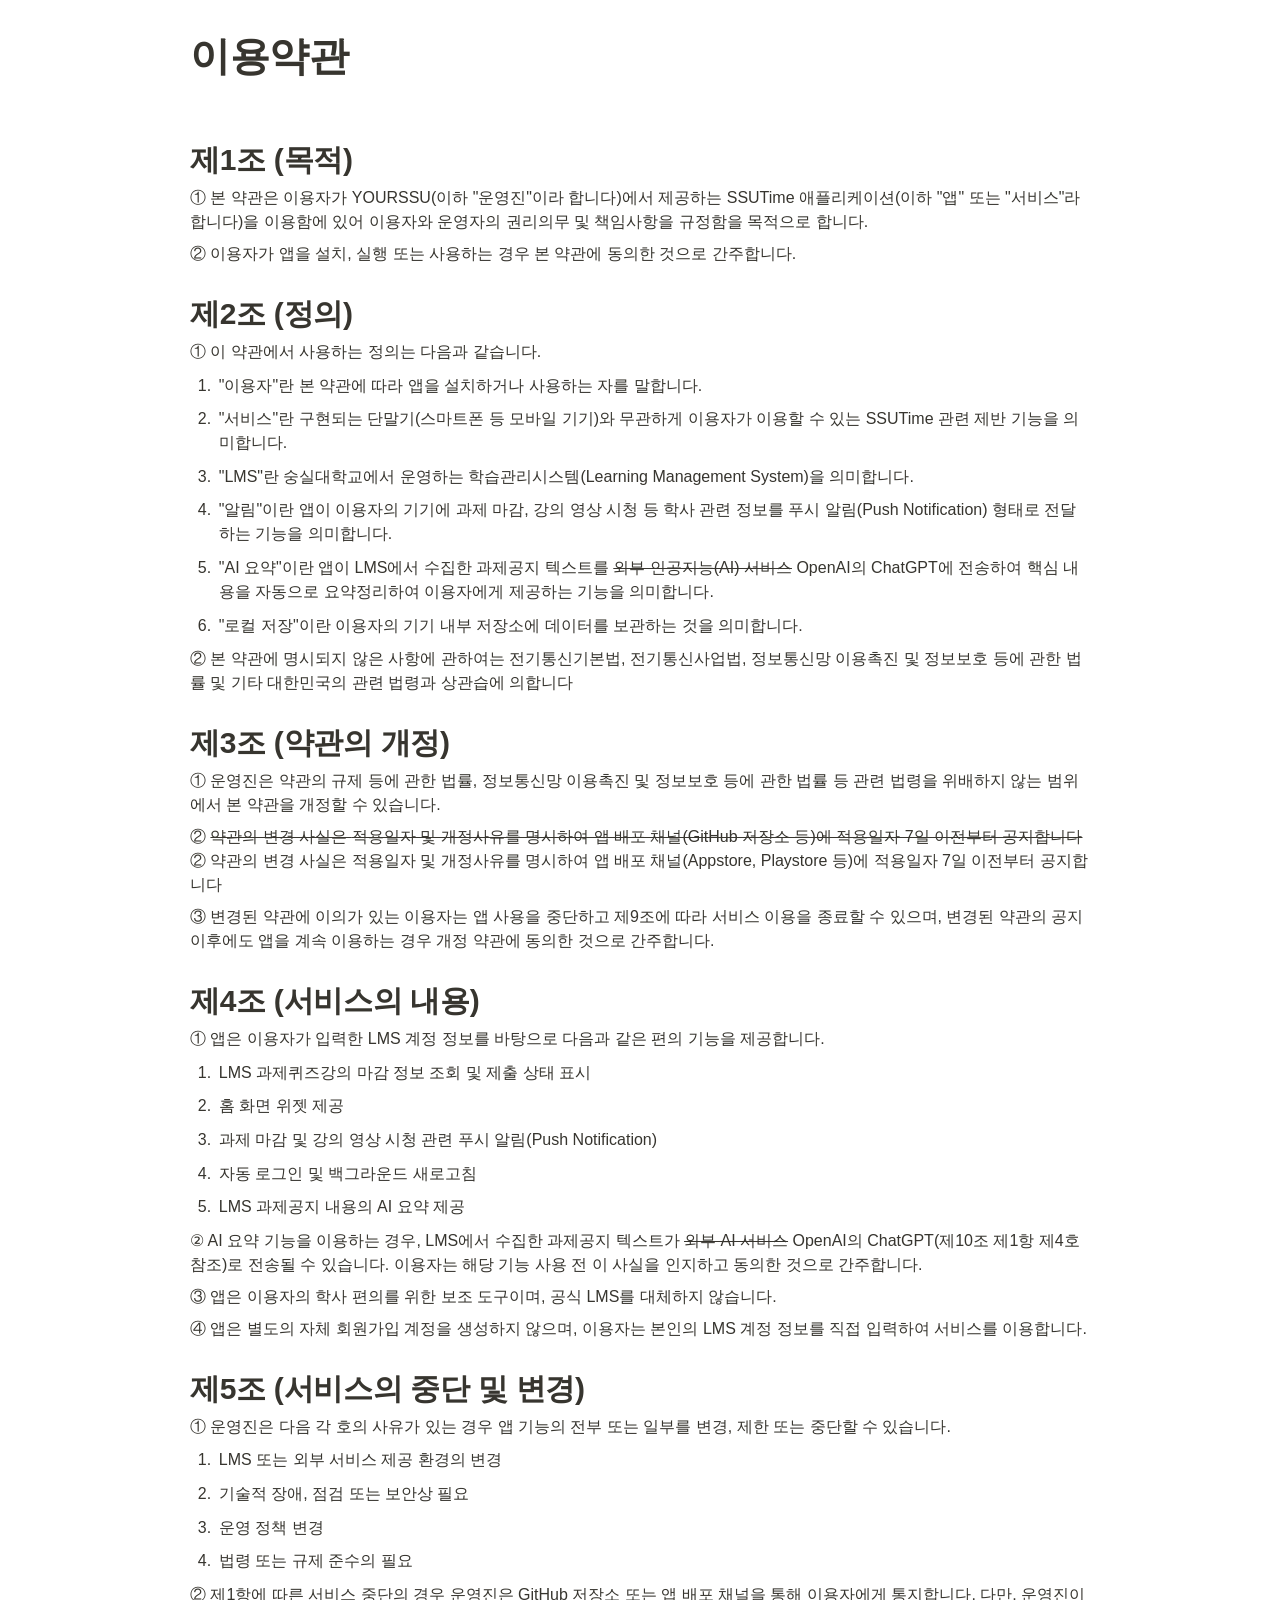
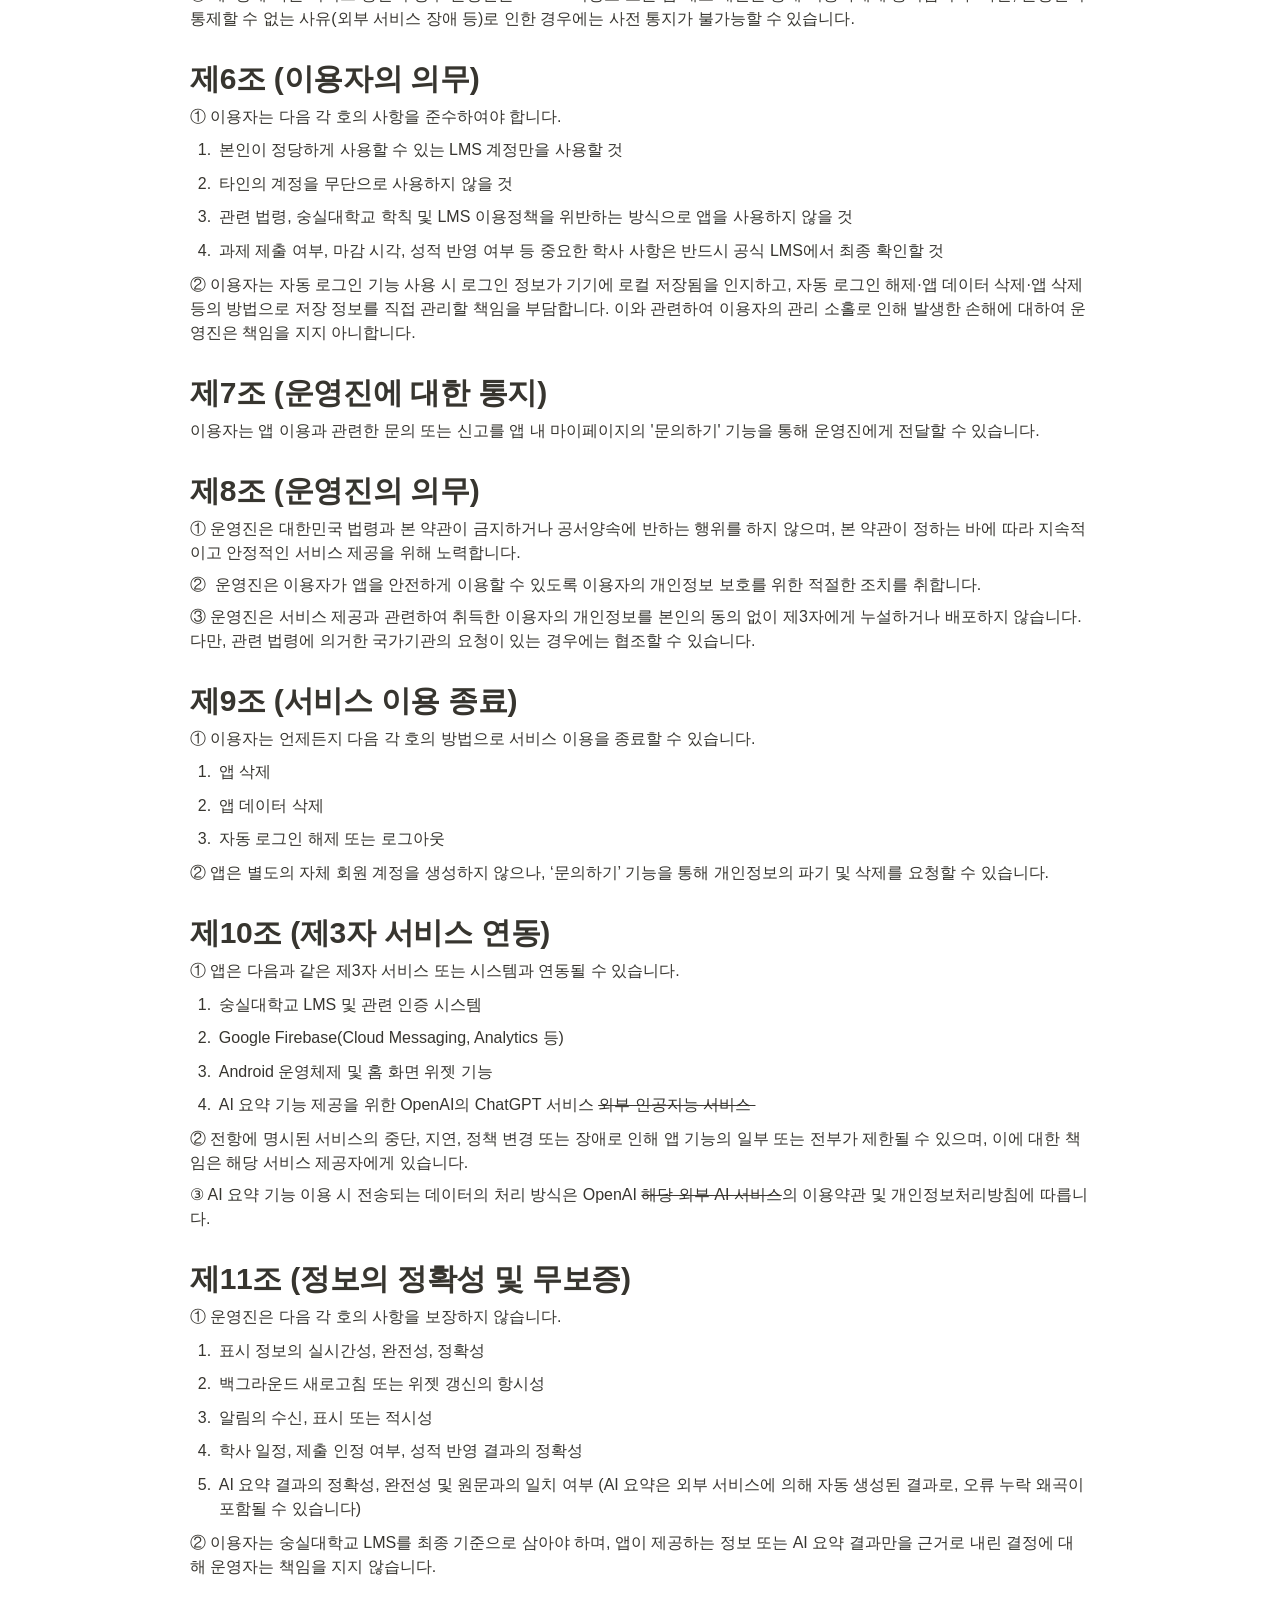
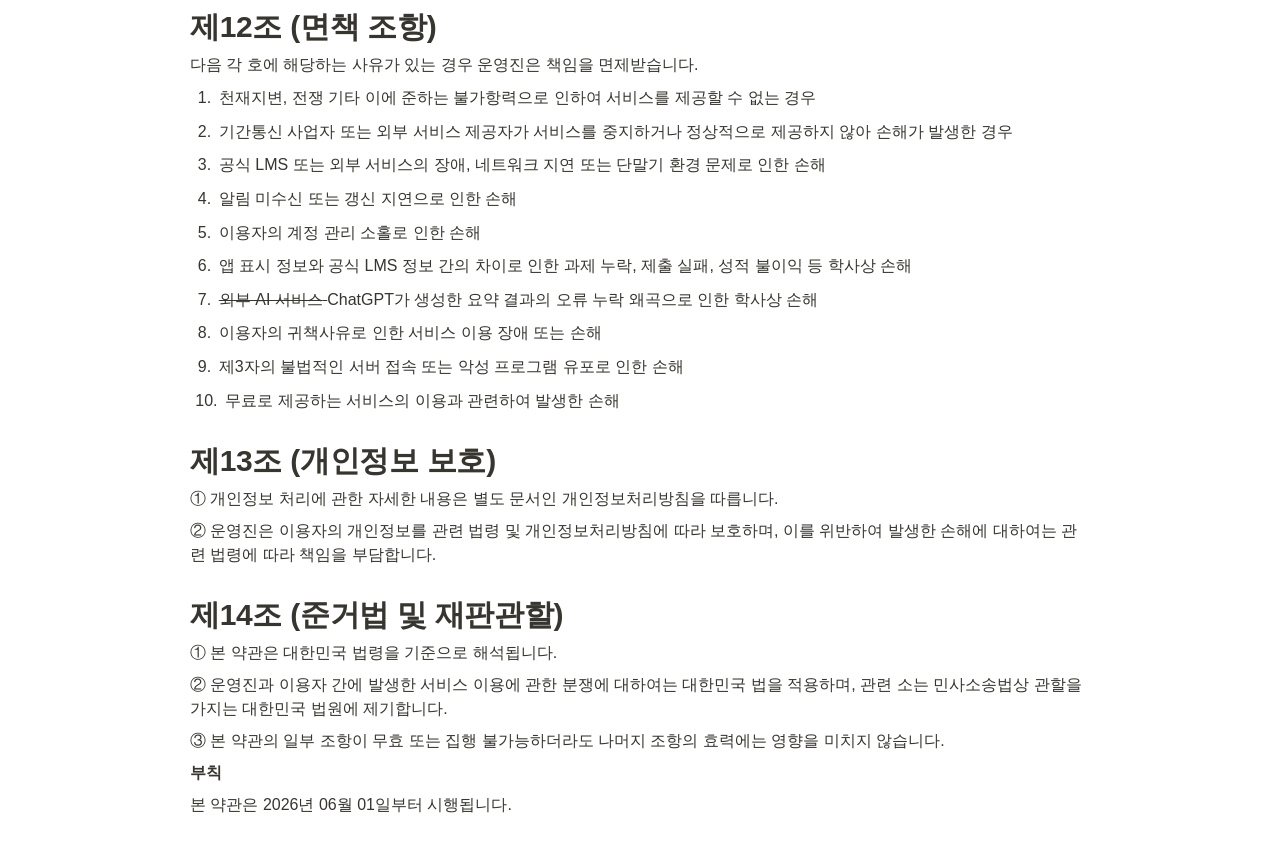
==== ssutime/term.html @ 489795c1 "Add files via upload" ====
<html><head><meta http-equiv="Content-Type" content="text/html; charset=utf-8"/><title>이용약관 </title><style>
/* cspell:disable-file */
/* webkit printing magic: print all background colors */
html {
	-webkit-print-color-adjust: exact;
}
* {
	box-sizing: border-box;
	-webkit-print-color-adjust: exact;
}

html,
body {
	margin: 0;
	padding: 0;
}
@media only screen {
	body {
		margin: 2em auto;
		max-width: 900px;
		color: rgb(55, 53, 47);
	}
}

body {
	line-height: 1.5;
	white-space: pre-wrap;
}

a,
a.visited {
	color: inherit;
	text-decoration: underline;
}

.pdf-relative-link-path {
	font-size: 80%;
	color: #444;
}

h1,
h2,
h3 {
	letter-spacing: -0.01em;
	line-height: 1.2;
	font-weight: 600;
	margin-bottom: 0;
}

/* Override strong tags inside headings to maintain consistent weight */
h1 strong,
h2 strong,
h3 strong {
	font-weight: 600;
}

.page-title {
	font-size: 2.5rem;
	font-weight: 700;
	margin-top: 0;
	margin-bottom: 0.75em;
}

h1 {
	font-size: 1.875rem;
	margin-top: 1.875rem;
}

h2 {
	font-size: 1.5rem;
	margin-top: 1.5rem;
}

h3 {
	font-size: 1.25rem;
	margin-top: 1.25rem;
}

.source {
	border: 1px solid #ddd;
	border-radius: 3px;
	padding: 1.5em;
	word-break: break-all;
}

.callout {
	border-radius: 10px;
	padding: 1rem;
}

figure {
	margin: 1.25em 0;
	page-break-inside: avoid;
}

figcaption {
	opacity: 0.5;
	font-size: 85%;
	margin-top: 0.5em;
}

mark {
	background-color: transparent;
}

.indented {
	padding-left: 1.5em;
}

hr {
	background: transparent;
	display: block;
	width: 100%;
	height: 1px;
	visibility: visible;
	border: none;
	border-bottom: 1px solid rgba(55, 53, 47, 0.09);
}

img {
	max-width: 100%;
}

@media only print {
	img {
		max-height: 100vh;
		object-fit: contain;
	}

	table.collection-content {
		width: 100%;
		table-layout: fixed;
	}

	table.collection-content th,
	table.collection-content td {
		overflow-wrap: anywhere;
	}

	table.collection-content td > .user,
	table.collection-content td > time {
		white-space: pre-wrap;
	}
}

@page {
	margin: 1in;
}

.collection-content-wrapper {
	overflow-x: auto;
}

@media only print {
	.collection-content-wrapper {
		overflow-x: visible;
	}
}

.collection-content {
	font-size: 0.875rem;
}

.collection-content td {
	white-space: pre-wrap;
	word-break: break-word;
}

.column-list {
	display: flex;
	gap: 46px;
}

.column {
	min-width: 0;
	overflow: hidden;
}

.column > *:first-child {
	margin-top: 0;
}

.table_of_contents-item {
	display: block;
	font-size: 0.875rem;
	line-height: 1.3;
	padding: 0.125rem;
}

.table_of_contents-indent-1 {
	margin-left: 1.5rem;
}

.table_of_contents-indent-2 {
	margin-left: 3rem;
}

.table_of_contents-indent-3 {
	margin-left: 4.5rem;
}

.table_of_contents-link {
	text-decoration: none;
	opacity: 0.7;
	border-bottom: 1px solid rgba(55, 53, 47, 0.18);
}

table,
th,
td {
	border: 1px solid rgba(55, 53, 47, 0.09);
}

table {
	border-collapse: collapse;
	border-left: none;
	border-right: none;
}

th,
td {
	font-weight: normal;
	padding: 0.25em 0.5em;
	line-height: 1.5;
	min-height: 1.5em;
	text-align: left;
}

th {
	color: rgba(55, 53, 47, 0.6);
}

ol,
ul {
	margin: 0;
	margin-block-start: 0.6em;
	margin-block-end: 0.6em;
}

li > ol:first-child,
li > ul:first-child {
	margin-block-start: 0.6em;
}

ul > li {
	list-style: disc;
}

ul.to-do-list {
	padding-inline-start: 0;
}

ul.to-do-list > li {
	list-style: none;
}

.to-do-children-checked {
	text-decoration: line-through;
	opacity: 0.375;
}

ul.toggle > li {
	list-style: none;
}

ul {
	padding-inline-start: 1.7em;
}

ul > li {
	padding-left: 0.1em;
}

ol {
	padding-inline-start: 1.6em;
}

ol.numbered-list.numbered-list-digits-2 {
	padding-inline-start: 2em;
}

ol.numbered-list.numbered-list-digits-3plus {
	padding-inline-start: 2.4em;
}

ol > li {
	padding-left: 0.2em;
}

.mono ol {
	padding-inline-start: 2em;
}

.mono ol > li {
	text-indent: -0.4em;
}

.toggle {
	padding-inline-start: 0em;
	list-style-type: none;
}

/* Indent toggle children */
.toggle > li > details {
	padding-left: 1.7em;
}

.toggle > li > details > summary {
	margin-left: -1.1em;
}

.selected-value {
	display: inline-block;
	padding: 0 0.5em;
	background: rgba(206, 205, 202, 0.5);
	border-radius: 3px;
	margin-right: 0.5em;
	margin-top: 0.3em;
	margin-bottom: 0.3em;
	white-space: nowrap;
}

.collection-title {
	display: inline-block;
	margin-right: 1em;
}

.page-description {
	margin-bottom: 2em;
}

.simple-table {
	margin-top: 1em;
	font-size: 0.875rem;
	empty-cells: show;
}
.simple-table td {
	height: 29px;
	min-width: 120px;
}

.simple-table th {
	height: 29px;
	min-width: 120px;
}

.simple-table-header-color {
	background: rgb(247, 246, 243);
	color: black;
}
.simple-table-header {
	font-weight: 500;
}

time {
	opacity: 0.5;
}

.icon {
	display: inline-flex;
	align-items: center;
	justify-content: center;
	max-width: 1.2em;
	max-height: 1.2em;
	text-decoration: none;
	vertical-align: text-bottom;
	margin-right: 0.5em;
}

img.icon {
	border-radius: 3px;
}

.callout img.notion-static-icon {
	width: 1em;
	height: 1em;
}

.callout p {
	margin: 0;
}

.callout h1,
.callout h2,
.callout h3 {
	margin: 0 0 0.6rem;
}

.user-icon {
	width: 1.5em;
	height: 1.5em;
	border-radius: 100%;
	margin-right: 0.5rem;
}

.user-icon-inner {
	font-size: 0.8em;
}

.text-icon {
	border: 1px solid #000;
	text-align: center;
}

.page-cover-image {
	display: block;
	object-fit: cover;
	width: 100%;
	max-height: 30vh;
}

.page-header-icon {
	font-size: 3rem;
	margin-bottom: 1rem;
}

.page-header-icon-with-cover {
	margin-top: -0.72em;
	margin-left: 0.07em;
}

.page-header-icon img {
	border-radius: 3px;
}

.link-to-page {
	margin: 1em 0;
	padding: 0;
	border: none;
	font-weight: 500;
}

p > .user {
	opacity: 0.5;
}

td > .user,
td > time {
	white-space: nowrap;
}

input[type="checkbox"] {
	transform: scale(1.5);
	margin-right: 0.6em;
	vertical-align: middle;
}

p {
	margin-top: 0.5em;
	margin-bottom: 0.5em;
}

.image {
	border: none;
	margin: 1.5em 0;
	padding: 0;
	border-radius: 0;
	text-align: center;
}

.code,
code {
	background: rgba(135, 131, 120, 0.15);
	border-radius: 3px;
	padding: 0.2em 0.4em;
	border-radius: 3px;
	font-size: 85%;
	tab-size: 2;
}

code {
	color: #eb5757;
}

.code {
	padding: 1.5em 1em;
}

.code-wrap {
	white-space: pre-wrap;
	word-break: break-all;
}

.code > code {
	background: none;
	padding: 0;
	font-size: 100%;
	color: inherit;
}

blockquote {
	font-size: 1em;
	margin: 1em 0;
	padding-left: 1em;
	border-left: 3px solid rgb(55, 53, 47);
}

blockquote.quote-large {
	font-size: 1.25em;
}

.bookmark {
	text-decoration: none;
	max-height: 8em;
	padding: 0;
	display: flex;
	width: 100%;
	align-items: stretch;
}

.bookmark-title {
	font-size: 0.85em;
	overflow: hidden;
	text-overflow: ellipsis;
	height: 1.75em;
	white-space: nowrap;
}

.bookmark-text {
	display: flex;
	flex-direction: column;
}

.bookmark-info {
	flex: 4 1 180px;
	padding: 12px 14px 14px;
	display: flex;
	flex-direction: column;
	justify-content: space-between;
}

.bookmark-image {
	width: 33%;
	flex: 1 1 180px;
	display: block;
	position: relative;
	object-fit: cover;
	border-radius: 1px;
}

.bookmark-description {
	color: rgba(55, 53, 47, 0.6);
	font-size: 0.75em;
	overflow: hidden;
	max-height: 4.5em;
	word-break: break-word;
}

.bookmark-href {
	font-size: 0.75em;
	margin-top: 0.25em;
}

.sans { font-family: ui-sans-serif, -apple-system, BlinkMacSystemFont, "Segoe UI Variable Display", "Segoe UI", Helvetica, "Apple Color Emoji", "Noto Sans Arabic", "Noto Sans Hebrew", Arial, sans-serif, "Segoe UI Emoji", "Segoe UI Symbol"; }
.code { font-family: "SFMono-Regular", Menlo, Consolas, "PT Mono", "Liberation Mono", Courier, monospace; }
.serif { font-family: Lyon-Text, Georgia, ui-serif, serif; }
.mono { font-family: iawriter-mono, Nitti, Menlo, Courier, monospace; }
.pdf .sans { font-family: Inter, ui-sans-serif, -apple-system, BlinkMacSystemFont, "Segoe UI Variable Display", "Segoe UI", Helvetica, "Apple Color Emoji", "Noto Sans Arabic", "Noto Sans Hebrew", Arial, sans-serif, "Segoe UI Emoji", "Segoe UI Symbol", 'Twemoji', 'Noto Color Emoji', 'Noto Sans CJK JP'; }
.pdf:lang(zh-CN) .sans { font-family: Inter, ui-sans-serif, -apple-system, BlinkMacSystemFont, "Segoe UI Variable Display", "Segoe UI", Helvetica, "Apple Color Emoji", "Noto Sans Arabic", "Noto Sans Hebrew", Arial, sans-serif, "Segoe UI Emoji", "Segoe UI Symbol", 'Twemoji', 'Noto Color Emoji', 'Noto Sans CJK SC'; }
.pdf:lang(zh-TW) .sans { font-family: Inter, ui-sans-serif, -apple-system, BlinkMacSystemFont, "Segoe UI Variable Display", "Segoe UI", Helvetica, "Apple Color Emoji", "Noto Sans Arabic", "Noto Sans Hebrew", Arial, sans-serif, "Segoe UI Emoji", "Segoe UI Symbol", 'Twemoji', 'Noto Color Emoji', 'Noto Sans CJK TC'; }
.pdf:lang(ko-KR) .sans { font-family: Inter, ui-sans-serif, -apple-system, BlinkMacSystemFont, "Segoe UI Variable Display", "Segoe UI", Helvetica, "Apple Color Emoji", "Noto Sans Arabic", "Noto Sans Hebrew", Arial, sans-serif, "Segoe UI Emoji", "Segoe UI Symbol", 'Twemoji', 'Noto Color Emoji', 'Noto Sans CJK KR'; }
.pdf .code { font-family: Source Code Pro, "SFMono-Regular", Menlo, Consolas, "PT Mono", "Liberation Mono", Courier, monospace, 'Twemoji', 'Noto Color Emoji', 'Noto Sans Mono CJK JP'; }
.pdf:lang(zh-CN) .code { font-family: Source Code Pro, "SFMono-Regular", Menlo, Consolas, "PT Mono", "Liberation Mono", Courier, monospace, 'Twemoji', 'Noto Color Emoji', 'Noto Sans Mono CJK SC'; }
.pdf:lang(zh-TW) .code { font-family: Source Code Pro, "SFMono-Regular", Menlo, Consolas, "PT Mono", "Liberation Mono", Courier, monospace, 'Twemoji', 'Noto Color Emoji', 'Noto Sans Mono CJK TC'; }
.pdf:lang(ko-KR) .code { font-family: Source Code Pro, "SFMono-Regular", Menlo, Consolas, "PT Mono", "Liberation Mono", Courier, monospace, 'Twemoji', 'Noto Color Emoji', 'Noto Sans Mono CJK KR'; }
.pdf .serif { font-family: PT Serif, Lyon-Text, Georgia, ui-serif, serif, 'Twemoji', 'Noto Color Emoji', 'Noto Serif CJK JP'; }
.pdf:lang(zh-CN) .serif { font-family: PT Serif, Lyon-Text, Georgia, ui-serif, serif, 'Twemoji', 'Noto Color Emoji', 'Noto Serif CJK SC'; }
.pdf:lang(zh-TW) .serif { font-family: PT Serif, Lyon-Text, Georgia, ui-serif, serif, 'Twemoji', 'Noto Color Emoji', 'Noto Serif CJK TC'; }
.pdf:lang(ko-KR) .serif { font-family: PT Serif, Lyon-Text, Georgia, ui-serif, serif, 'Twemoji', 'Noto Color Emoji', 'Noto Serif CJK KR'; }
.pdf .mono { font-family: PT Mono, iawriter-mono, Nitti, Menlo, Courier, monospace, 'Twemoji', 'Noto Color Emoji', 'Noto Sans Mono CJK JP'; }
.pdf:lang(zh-CN) .mono { font-family: PT Mono, iawriter-mono, Nitti, Menlo, Courier, monospace, 'Twemoji', 'Noto Color Emoji', 'Noto Sans Mono CJK SC'; }
.pdf:lang(zh-TW) .mono { font-family: PT Mono, iawriter-mono, Nitti, Menlo, Courier, monospace, 'Twemoji', 'Noto Color Emoji', 'Noto Sans Mono CJK TC'; }
.pdf:lang(ko-KR) .mono { font-family: PT Mono, iawriter-mono, Nitti, Menlo, Courier, monospace, 'Twemoji', 'Noto Color Emoji', 'Noto Sans Mono CJK KR'; }
.highlight-default {
	color: rgba(44, 44, 43, 1);
}
.highlight-gray {
	color: rgba(125, 122, 117, 1);
	fill: rgba(125, 122, 117, 1);
}
.highlight-brown {
	color: rgba(159, 118, 90, 1);
	fill: rgba(159, 118, 90, 1);
}
.highlight-orange {
	color: rgba(210, 123, 45, 1);
	fill: rgba(210, 123, 45, 1);
}
.highlight-yellow {
	color: rgba(203, 148, 52, 1);
	fill: rgba(203, 148, 52, 1);
}
.highlight-teal {
	color: rgba(80, 148, 110, 1);
	fill: rgba(80, 148, 110, 1);
}
.highlight-blue {
	color: rgba(56, 125, 201, 1);
	fill: rgba(56, 125, 201, 1);
}
.highlight-purple {
	color: rgba(154, 107, 180, 1);
	fill: rgba(154, 107, 180, 1);
}
.highlight-pink {
	color: rgba(193, 76, 138, 1);
	fill: rgba(193, 76, 138, 1);
}
.highlight-red {
	color: rgba(207, 81, 72, 1);
	fill: rgba(207, 81, 72, 1);
}
.highlight-default_background {
	color: rgba(44, 44, 43, 1);
}
.highlight-gray_background {
	background: rgba(42, 28, 0, 0.07);
}
.highlight-brown_background {
	background: rgba(139, 46, 0, 0.086);
}
.highlight-orange_background {
	background: rgba(224, 101, 1, 0.129);
}
.highlight-yellow_background {
	background: rgba(211, 168, 0, 0.137);
}
.highlight-teal_background {
	background: rgba(0, 100, 45, 0.09);
}
.highlight-blue_background {
	background: rgba(0, 124, 215, 0.094);
}
.highlight-purple_background {
	background: rgba(102, 0, 178, 0.078);
}
.highlight-pink_background {
	background: rgba(197, 0, 93, 0.086);
}
.highlight-red_background {
	background: rgba(223, 22, 0, 0.094);
}
.block-color-default {
	color: inherit;
	fill: inherit;
}
.block-color-gray {
	color: rgba(125, 122, 117, 1);
	fill: rgba(125, 122, 117, 1);
}
.block-color-brown {
	color: rgba(159, 118, 90, 1);
	fill: rgba(159, 118, 90, 1);
}
.block-color-orange {
	color: rgba(210, 123, 45, 1);
	fill: rgba(210, 123, 45, 1);
}
.block-color-yellow {
	color: rgba(203, 148, 52, 1);
	fill: rgba(203, 148, 52, 1);
}
.block-color-teal {
	color: rgba(80, 148, 110, 1);
	fill: rgba(80, 148, 110, 1);
}
.block-color-blue {
	color: rgba(56, 125, 201, 1);
	fill: rgba(56, 125, 201, 1);
}
.block-color-purple {
	color: rgba(154, 107, 180, 1);
	fill: rgba(154, 107, 180, 1);
}
.block-color-pink {
	color: rgba(193, 76, 138, 1);
	fill: rgba(193, 76, 138, 1);
}
.block-color-red {
	color: rgba(207, 81, 72, 1);
	fill: rgba(207, 81, 72, 1);
}
.block-color-default_background {
	color: inherit;
	fill: inherit;
}
.block-color-gray_background {
	background: rgba(240, 239, 237, 1);
}
.block-color-brown_background {
	background: rgba(245, 237, 233, 1);
}
.block-color-orange_background {
	background: rgba(251, 235, 222, 1);
}
.block-color-yellow_background {
	background: rgba(249, 243, 220, 1);
}
.block-color-teal_background {
	background: rgba(232, 241, 236, 1);
}
.block-color-blue_background {
	background: rgba(229, 242, 252, 1);
}
.block-color-purple_background {
	background: rgba(243, 235, 249, 1);
}
.block-color-pink_background {
	background: rgba(250, 233, 241, 1);
}
.block-color-red_background {
	background: rgba(252, 233, 231, 1);
}
.select-value-color-default { background-color: rgba(42, 28, 0, 0.07); }
.select-value-color-gray { background-color: rgba(28, 19, 1, 0.11); }
.select-value-color-brown { background-color: rgba(127, 51, 0, 0.156); }
.select-value-color-orange { background-color: rgba(196, 88, 0, 0.203); }
.select-value-color-yellow { background-color: rgba(209, 156, 0, 0.282); }
.select-value-color-green { background-color: rgba(0, 96, 38, 0.156); }
.select-value-color-blue { background-color: rgba(0, 118, 217, 0.203); }
.select-value-color-purple { background-color: rgba(92, 0, 163, 0.141); }
.select-value-color-pink { background-color: rgba(183, 0, 78, 0.152); }
.select-value-color-red { background-color: rgba(206, 24, 0, 0.164); }

.checkbox {
	display: inline-flex;
	vertical-align: text-bottom;
	width: 16;
	height: 16;
	background-size: 16px;
	margin-left: 2px;
	margin-right: 5px;
}

.checkbox-on {
	background-image: url("data:image/svg+xml;charset=UTF-8,%3Csvg%20width%3D%2216%22%20height%3D%2216%22%20viewBox%3D%220%200%2016%2016%22%20fill%3D%22none%22%20xmlns%3D%22http%3A%2F%2Fwww.w3.org%2F2000%2Fsvg%22%3E%0A%3Crect%20width%3D%2216%22%20height%3D%2216%22%20fill%3D%22%2358A9D7%22%2F%3E%0A%3Cpath%20d%3D%22M6.71429%2012.2852L14%204.9995L12.7143%203.71436L6.71429%209.71378L3.28571%206.2831L2%207.57092L6.71429%2012.2852Z%22%20fill%3D%22white%22%2F%3E%0A%3C%2Fsvg%3E");
}

.checkbox-off {
	background-image: url("data:image/svg+xml;charset=UTF-8,%3Csvg%20width%3D%2216%22%20height%3D%2216%22%20viewBox%3D%220%200%2016%2016%22%20fill%3D%22none%22%20xmlns%3D%22http%3A%2F%2Fwww.w3.org%2F2000%2Fsvg%22%3E%0A%3Crect%20x%3D%220.75%22%20y%3D%220.75%22%20width%3D%2214.5%22%20height%3D%2214.5%22%20fill%3D%22white%22%20stroke%3D%22%2336352F%22%20stroke-width%3D%221.5%22%2F%3E%0A%3C%2Fsvg%3E");
}
	
</style></head><body><article id="36f27040-10cd-8028-86a7-e4e209babf17" class="page sans"><header><h1 class="page-title" dir="auto">이용약관 </h1><p class="page-description" dir="auto"></p><table class="properties"><tbody></tbody></table></header><div class="page-body"><div style="display:contents" dir="auto"><h1 id="7275e71f-3042-4a1b-aa64-f4b4ced3c6c4" class="">제1조 (목적)</h1></div><div style="display:contents" dir="auto"><p id="198e0b3b-0cf0-4c01-97f6-9f441c4daa0c" class="">① 본 약관은 이용자가 YOURSSU(이하 &quot;운영진&quot;이라 합니다)에서 제공하는 SSUTime 애플리케이션(이하 &quot;앱&quot; 또는 &quot;서비스&quot;라 합니다)을 이용함에 있어 이용자와 운영자의 권리의무 및 책임사항을 규정함을 목적으로 합니다.</p></div><div style="display:contents" dir="auto"><p id="24779891-dccb-4b05-ad27-9d09d72eb433" class="">② 이용자가 앱을 설치, 실행 또는 사용하는 경우 본 약관에 동의한 것으로 간주합니다.</p></div><div style="display:contents" dir="auto"><h1 id="d5c711b3-4554-4db7-8374-13d3b806cc1d" class="">제2조 (정의)</h1></div><div style="display:contents" dir="auto"><p id="37027040-10cd-80aa-bc37-e205ef6ec922" class="">① 이 약관에서 사용하는 정의는 다음과 같습니다. </p></div><div style="display:contents" dir="auto"><ol type="1" id="ec977714-5d05-45d4-9beb-affadb54cdb8" class="numbered-list" start="1"><li>&quot;이용자&quot;란 본 약관에 따라 앱을 설치하거나 사용하는 자를 말합니다.</li></ol></div><div style="display:contents" dir="auto"><ol type="1" id="37127040-10cd-8048-a39c-e6720ee0d4d2" class="numbered-list" start="2"><li>&quot;서비스&quot;란 구현되는 단말기(스마트폰 등 모바일 기기)와 무관하게 이용자가 이용할 수 있는 SSUTime 관련 제반 기능을 의미합니다.</li></ol></div><div style="display:contents" dir="auto"><ol type="1" id="37127040-10cd-80e9-b7c4-cacc34c31678" class="numbered-list" start="3"><li>&quot;LMS&quot;란 숭실대학교에서 운영하는 학습관리시스템(Learning Management System)을 의미합니다.</li></ol></div><div style="display:contents" dir="auto"><ol type="1" id="37127040-10cd-800e-86bc-f398090b2d97" class="numbered-list" start="4"><li>&quot;알림&quot;이란 앱이 이용자의 기기에 과제 마감, 강의 영상 시청 등 학사 관련 정보를 푸시 알림(Push Notification) 형태로 전달하는 기능을 의미합니다.</li></ol></div><div style="display:contents" dir="auto"><ol type="1" id="37127040-10cd-8065-a056-dd957aa87e60" class="numbered-list" start="5"><li>&quot;AI 요약&quot;이란 앱이 LMS에서 수집한 과제공지 텍스트를 <del>외부 인공지능(AI) 서비스</del> OpenAI의 ChatGPT에 전송하여 핵심 내용을 자동으로 요약정리하여 이용자에게 제공하는 기능을 의미합니다.</li></ol></div><div style="display:contents" dir="auto"><ol type="1" id="37127040-10cd-80c5-b6da-e0fd7bdb7cf0" class="numbered-list" start="6"><li>&quot;로컬 저장&quot;이란 이용자의 기기 내부 저장소에 데이터를 보관하는 것을 의미합니다.</li></ol></div><div style="display:contents" dir="auto"><p id="37027040-10cd-8005-b9f4-f531d8af6374" class="">② 본 약관에 명시되지 않은 사항에 관하여는 전기통신기본법, 전기통신사업법, 정보통신망 이용촉진 및 정보보호 등에 관한 법률 및 기타 대한민국의 관련 법령과 상관습에 의합니다</p></div><div style="display:contents" dir="auto"><h1 id="5ae4f3e7-60ba-4dde-905f-be27e1f84187" class="">제3조 (약관의 개정)</h1></div><div style="display:contents" dir="auto"><p id="8e0c6a5a-7316-4e37-8805-b9716ed78b74" class="">① 운영진은 약관의 규제 등에 관한 법률, 정보통신망 이용촉진 및 정보보호 등에 관한 법률 등 관련 법령을 위배하지 않는 범위에서 본 약관을 개정할 수 있습니다.</p></div><div style="display:contents" dir="auto"><p id="aff9b4a6-dbff-4807-86cd-391fd194767c" class="">② <del>약관의 변경 사실은 </del><del>적용일자 및 개정사유를 명시하여 앱 배포 채널(GitHub 저장소 등)에 적용일자 7일 이전부터 공지합니다</del><del><br/></del>② 약관의 변경 사실은 적용일자 및 개정사유를 명시하여 앱 배포 채널(Appstore, Playstore 등)에 적용일자 7일 이전부터 공지합니다</p></div><div style="display:contents" dir="auto"><p id="e1a574f4-156a-4742-9afc-e2398aec8e3c" class="">③ 변경된 약관에 이의가 있는 이용자는 앱 사용을 중단하고 제9조에 따라 서비스 이용을 종료할 수 있으며, 변경된 약관의 공지 이후에도 앱을 계속 이용하는 경우 개정 약관에 동의한 것으로 간주합니다.</p></div><div style="display:contents" dir="auto"><h1 id="3b49b0a4-60b2-498a-98ad-5a8153036fb8" class="">제4조 (서비스의 내용)</h1></div><div style="display:contents" dir="auto"><p id="cdfa5191-5228-4513-967f-be1f56fb4d53" class="">① 앱은 이용자가 입력한 LMS 계정 정보를 바탕으로 다음과 같은 편의 기능을 제공합니다.</p></div><div style="display:contents" dir="auto"><ol type="1" id="494cbee9-b4f1-4690-9756-32cfaa9447c2" class="numbered-list" start="1"><li>LMS 과제퀴즈강의 마감 정보 조회 및 제출 상태 표시</li></ol></div><div style="display:contents" dir="auto"><ol type="1" id="1ad64995-5ec6-4ff0-bf20-421ae04cbc11" class="numbered-list" start="2"><li>홈 화면 위젯 제공</li></ol></div><div style="display:contents" dir="auto"><ol type="1" id="f6a7dd7b-f09f-4ae3-bf2a-9f06926a6522" class="numbered-list" start="3"><li>과제 마감 및 강의 영상 시청 관련 푸시 알림(Push Notification)</li></ol></div><div style="display:contents" dir="auto"><ol type="1" id="ab351935-6f87-4aea-a6cf-b215ac0fd4e7" class="numbered-list" start="4"><li>자동 로그인 및 백그라운드 새로고침</li></ol></div><div style="display:contents" dir="auto"><ol type="1" id="b1fdd5ca-6568-42ec-ac80-67d914641b82" class="numbered-list" start="5"><li>LMS 과제공지 내용의 AI 요약 제공</li></ol></div><div style="display:contents" dir="auto"><p id="e5a4eaf3-5c20-4182-93a4-8d186d3038fc" class="">② AI 요약 기능을 이용하는 경우, LMS에서 수집한 과제공지 텍스트가 <del>외부 AI 서비스</del> OpenAI의 ChatGPT(제10조 제1항 제4호 참조)로 전송될 수 있습니다. 이용자는 해당 기능 사용 전 이 사실을 인지하고 동의한 것으로 간주합니다.</p></div><div style="display:contents" dir="auto"><p id="2e723b45-eb58-4942-94f9-13463b9df855" class="">③ 앱은 이용자의 학사 편의를 위한 보조 도구이며, 공식 LMS를 대체하지 않습니다.</p></div><div style="display:contents" dir="auto"><p id="660d058e-1ba6-4215-9b94-e6245ceee1ce" class="">④ 앱은 별도의 자체 회원가입 계정을 생성하지 않으며, 이용자는 본인의 LMS 계정 정보를 직접 입력하여 서비스를 이용합니다.</p></div><div style="display:contents" dir="auto"><h1 id="ed283507-0354-45a8-aaca-46e7dc92da71" class="">제5조 (서비스의 중단 및 변경)</h1></div><div style="display:contents" dir="auto"><p id="63de7019-ff7c-4bc6-9fc2-a7ab185f26d3" class="">① 운영진은 다음 각 호의 사유가 있는 경우 앱 기능의 전부 또는 일부를 변경, 제한 또는 중단할 수 있습니다.</p></div><div style="display:contents" dir="auto"><ol type="1" id="5fe98058-8ab3-40da-9c35-7953ed056cf8" class="numbered-list" start="1"><li>LMS 또는 외부 서비스 제공 환경의 변경</li></ol></div><div style="display:contents" dir="auto"><ol type="1" id="a92f2c5d-62c7-426f-9217-5d72e0b0604f" class="numbered-list" start="2"><li>기술적 장애, 점검 또는 보안상 필요</li></ol></div><div style="display:contents" dir="auto"><ol type="1" id="99479daa-9dce-40bc-85fd-22e389ea1961" class="numbered-list" start="3"><li>운영 정책 변경</li></ol></div><div style="display:contents" dir="auto"><ol type="1" id="ace85ea2-c94c-4b52-8f65-348bc9fbb622" class="numbered-list" start="4"><li>법령 또는 규제 준수의 필요</li></ol></div><div style="display:contents" dir="auto"><p id="56fd9c14-7cc5-4fa8-9cf9-01e24e79fc1f" class="">② 제1항에 따른 서비스 중단의 경우 운영진은 GitHub 저장소 또는 앱 배포 채널을 통해 이용자에게 통지합니다. 다만, 운영진이 통제할 수 없는 사유(외부 서비스 장애 등)로 인한 경우에는 사전 통지가 불가능할 수 있습니다.</p></div><div style="display:contents" dir="auto"><h1 id="d2328774-5f97-467c-9018-153e1ca755cf" class="">제6조 (이용자의 의무)</h1></div><div style="display:contents" dir="auto"><p id="71488fd8-0df2-4519-ab2c-9a9aca97844f" class="">① 이용자는 다음 각 호의 사항을 준수하여야 합니다.</p></div><div style="display:contents" dir="auto"><ol type="1" id="0e70efc3-ca55-4d14-aeb1-3904eb2b00d6" class="numbered-list" start="1"><li>본인이 정당하게 사용할 수 있는 LMS 계정만을 사용할 것</li></ol></div><div style="display:contents" dir="auto"><ol type="1" id="ebb36e3e-d5a0-440a-a952-06936b25050b" class="numbered-list" start="2"><li>타인의 계정을 무단으로 사용하지 않을 것</li></ol></div><div style="display:contents" dir="auto"><ol type="1" id="985c35ca-e744-44ce-8f3f-81561f8efc02" class="numbered-list" start="3"><li>관련 법령, 숭실대학교 학칙 및 LMS 이용정책을 위반하는 방식으로 앱을 사용하지 않을 것</li></ol></div><div style="display:contents" dir="auto"><ol type="1" id="1fc54dcf-e8d6-4cb6-bbf6-e4ff3160f303" class="numbered-list" start="4"><li>과제 제출 여부, 마감 시각, 성적 반영 여부 등 중요한 학사 사항은 반드시 공식 LMS에서 최종 확인할 것</li></ol></div><div style="display:contents" dir="auto"><p id="4fca9c14-9b40-44bf-86b5-c72354596f4c" class="">② 이용자는 자동 로그인 기능 사용 시 로그인 정보가 기기에 로컬 저장됨을 인지하고, 자동 로그인 해제·앱 데이터 삭제·앱 삭제 등의 방법으로 저장 정보를 직접 관리할 책임을 부담합니다. 이와 관련하여 이용자의 관리 소홀로 인해 발생한 손해에 대하여 운영진은 책임을 지지 아니합니다.</p></div><div style="display:contents" dir="auto"><h1 id="8ec81da2-7420-463c-9e4a-56649908ea5a" class="">제7조 (운영진에 대한 통지)</h1></div><div style="display:contents" dir="auto"><p id="73716b02-6400-4d92-ac6e-a59a8c12717c" class="">이용자는 앱 이용과 관련한 문의 또는 신고를 앱 내 마이페이지의 &#x27;문의하기&#x27; 기능을 통해 운영진에게 전달할 수 있습니다.</p></div><div style="display:contents" dir="auto"><h1 id="c16872b5-8c93-4f9e-9747-aabe4946e8e2" class="">제8조 (운영진의 의무)</h1></div><div style="display:contents" dir="auto"><p id="60f40a8f-ec6d-4217-ad33-3a4bec559162" class="">① 운영진은 대한민국 법령과 본 약관이 금지하거나 공서양속에 반하는 행위를 하지 않으며, 본 약관이 정하는 바에 따라 지속적이고 안정적인 서비스 제공을 위해 노력합니다.</p></div><div style="display:contents" dir="auto"><p id="c4b95533-b519-4b56-b316-9d27950bc4ea" class="">②  운영진은 이용자가 앱을 안전하게 이용할 수 있도록 이용자의 개인정보 보호를 위한 적절한 조치를 취합니다.</p></div><div style="display:contents" dir="auto"><p id="dc301a9f-62b4-489f-869d-7f384b3d6eda" class="">③ 운영진은 서비스 제공과 관련하여 취득한 이용자의 개인정보를 본인의 동의 없이 제3자에게 누설하거나 배포하지 않습니다. 다만, 관련 법령에 의거한 국가기관의 요청이 있는 경우에는 협조할 수 있습니다.</p></div><div style="display:contents" dir="auto"><h1 id="9abe05c2-bf43-4931-8d63-df558dbc0635" class="">제9조 (서비스 이용 종료)</h1></div><div style="display:contents" dir="auto"><p id="08ae022d-bef7-4a7d-912e-78b93df74fd4" class="">① 이용자는 언제든지 다음 각 호의 방법으로 서비스 이용을 종료할 수 있습니다.</p></div><div style="display:contents" dir="auto"><ol type="1" id="e61e698c-5119-4671-8968-4a8a836a931c" class="numbered-list" start="1"><li>앱 삭제</li></ol></div><div style="display:contents" dir="auto"><ol type="1" id="c0e1e0e8-ae22-4e1a-8c79-7ccefb834c0e" class="numbered-list" start="2"><li>앱 데이터 삭제</li></ol></div><div style="display:contents" dir="auto"><ol type="1" id="4d31a561-be66-4a3f-9d08-e8421fc7ee3e" class="numbered-list" start="3"><li>자동 로그인 해제 또는 로그아웃</li></ol></div><div style="display:contents" dir="auto"><p id="6308ad41-4933-4934-a394-b9332efedde3" class="">② 앱은 별도의 자체 회원 계정을 생성하지 않으나, ‘문의하기’ 기능을 통해 개인정보의 파기 및 삭제를 요청할 수 있습니다.</p></div><div style="display:contents" dir="auto"><h1 id="399c945c-72dd-4cc5-9763-8242f85bbb60" class="">제10조 (제3자 서비스 연동)</h1></div><div style="display:contents" dir="auto"><p id="d66a6d2a-3d72-4115-966b-87bef94afb3b" class="">① 앱은 다음과 같은 제3자 서비스 또는 시스템과 연동될 수 있습니다.</p></div><div style="display:contents" dir="auto"><ol type="1" id="c46fc5fe-60c3-4658-90d9-55fd95c95362" class="numbered-list" start="1"><li>숭실대학교 LMS 및 관련 인증 시스템</li></ol></div><div style="display:contents" dir="auto"><ol type="1" id="15da9303-92b2-400a-9d91-8e55fb666700" class="numbered-list" start="2"><li>Google Firebase(Cloud Messaging, Analytics 등)</li></ol></div><div style="display:contents" dir="auto"><ol type="1" id="01cf0b76-b27a-4a48-bd2e-2afd1adda808" class="numbered-list" start="3"><li>Android 운영체제 및 홈 화면 위젯 기능</li></ol></div><div style="display:contents" dir="auto"><ol type="1" id="ae15609d-dfa1-40b0-98a9-fc1a41af3d66" class="numbered-list" start="4"><li>AI 요약 기능 제공을 위한 OpenAI의 ChatGPT 서비스 <del>외부 인공지능 서비스</del><del> </del></li></ol></div><div style="display:contents" dir="auto"><p id="67d9a32f-1868-495c-9b70-1d4d6a26d47a" class="">② 전항에 명시된 서비스의 중단, 지연, 정책 변경 또는 장애로 인해 앱 기능의 일부 또는 전부가 제한될 수 있으며, 이에 대한 책임은 해당 서비스 제공자에게 있습니다.</p></div><div style="display:contents" dir="auto"><p id="177a687f-2480-41af-abe7-13dcf6bcfbf6" class="">③ AI 요약 기능 이용 시 전송되는 데이터의 처리 방식은 OpenAI <del>해당 외부 AI 서비스</del>의 이용약관 및 개인정보처리방침에 따릅니다. </p></div><div style="display:contents" dir="auto"><h1 id="ba390e71-b7b1-42a7-ba31-0a221d2f6876" class="">제11조 (정보의 정확성 및 무보증)</h1></div><div style="display:contents" dir="auto"><p id="ea0771c3-3296-44b6-8acf-1445e0221602" class="">① 운영진은 다음 각 호의 사항을 보장하지 않습니다.</p></div><div style="display:contents" dir="auto"><ol type="1" id="9eab1c56-7a59-431b-b392-8bd52cfb5c23" class="numbered-list" start="1"><li>표시 정보의 실시간성, 완전성, 정확성</li></ol></div><div style="display:contents" dir="auto"><ol type="1" id="82de924d-66fa-4e0c-b8d2-2136f65e6225" class="numbered-list" start="2"><li>백그라운드 새로고침 또는 위젯 갱신의 항시성</li></ol></div><div style="display:contents" dir="auto"><ol type="1" id="615c7849-6199-4799-80e5-db9a1eb34e6f" class="numbered-list" start="3"><li>알림의 수신, 표시 또는 적시성</li></ol></div><div style="display:contents" dir="auto"><ol type="1" id="b77cd17a-ed3c-4034-a296-839f27188079" class="numbered-list" start="4"><li>학사 일정, 제출 인정 여부, 성적 반영 결과의 정확성</li></ol></div><div style="display:contents" dir="auto"><ol type="1" id="9dde5568-19f8-4143-9411-8f0542280216" class="numbered-list" start="5"><li>AI 요약 결과의 정확성, 완전성 및 원문과의 일치 여부 (AI 요약은 외부 서비스에 의해 자동 생성된 결과로, 오류 누락 왜곡이 포함될 수 있습니다)</li></ol></div><div style="display:contents" dir="auto"><p id="f68f19f2-cbce-4c2d-9255-1494b7e72017" class="">② 이용자는 숭실대학교 LMS를 최종 기준으로 삼아야 하며, 앱이 제공하는 정보 또는 AI 요약 결과만을 근거로 내린 결정에 대해 운영자는 책임을 지지 않습니다.</p></div><div style="display:contents" dir="auto"><h1 id="4c78fddc-9243-47e8-b12a-4778a3b570d1" class="">제12조 (면책 조항)</h1></div><div style="display:contents" dir="auto"><p id="97eb907f-dc6f-4c87-9e2a-468b2ce158bc" class="">다음 각 호에 해당하는 사유가 있는 경우 운영진은 책임을 면제받습니다.</p></div><div style="display:contents" dir="auto"><ol type="1" id="e3f19e32-43cb-448d-adcc-97846c463c71" class="numbered-list" start="1"><li>천재지변, 전쟁 기타 이에 준하는 불가항력으로 인하여 서비스를 제공할 수 없는 경우</li></ol></div><div style="display:contents" dir="auto"><ol type="1" id="cb2e77a0-c2b8-4ccd-80dd-584ea649282d" class="numbered-list" start="2"><li>기간통신 사업자 또는 외부 서비스 제공자가 서비스를 중지하거나 정상적으로 제공하지 않아 손해가 발생한 경우</li></ol></div><div style="display:contents" dir="auto"><ol type="1" id="f8787ee4-91d5-4ac1-b2bb-fdaefd001c65" class="numbered-list" start="3"><li>공식 LMS 또는 외부 서비스의 장애, 네트워크 지연 또는 단말기 환경 문제로 인한 손해</li></ol></div><div style="display:contents" dir="auto"><ol type="1" id="fc5d9e1c-bb97-4d40-a4d9-f0a486973dde" class="numbered-list" start="4"><li>알림 미수신 또는 갱신 지연으로 인한 손해</li></ol></div><div style="display:contents" dir="auto"><ol type="1" id="c8c966ca-10e0-435f-8438-b672843d8b10" class="numbered-list" start="5"><li>이용자의 계정 관리 소홀로 인한 손해</li></ol></div><div style="display:contents" dir="auto"><ol type="1" id="39083f68-8fb0-4223-a9af-b45ddb48f39e" class="numbered-list" start="6"><li>앱 표시 정보와 공식 LMS 정보 간의 차이로 인한 과제 누락, 제출 실패, 성적 불이익 등 학사상 손해</li></ol></div><div style="display:contents" dir="auto"><ol type="1" id="de3d2b5f-2813-4859-9496-011966fa8909" class="numbered-list" start="7"><li><del>외부 AI 서비스</del><del> </del>ChatGPT가 생성한 요약 결과의 오류 누락 왜곡으로 인한 학사상 손해</li></ol></div><div style="display:contents" dir="auto"><ol type="1" id="cee38856-4e41-496d-ad92-809f3fe32e76" class="numbered-list" start="8"><li>이용자의 귀책사유로 인한 서비스 이용 장애 또는 손해</li></ol></div><div style="display:contents" dir="auto"><ol type="1" id="de3495ec-16ae-4415-8121-468d3394bb53" class="numbered-list" start="9"><li>제3자의 불법적인 서버 접속 또는 악성 프로그램 유포로 인한 손해</li></ol></div><div style="display:contents" dir="auto"><ol type="1" id="1a0d5a36-971c-4888-aaf9-516a946d6539" class="numbered-list numbered-list-digits-2" start="10"><li>무료로 제공하는 서비스의 이용과 관련하여 발생한 손해</li></ol></div><div style="display:contents" dir="auto"><h1 id="f608660c-3914-4793-a748-d4ed66386043" class="">제13조 (개인정보 보호)</h1></div><div style="display:contents" dir="auto"><p id="29ca9ebf-9d45-448f-86a6-db1dd7f13e42" class="">① 개인정보 처리에 관한 자세한 내용은 별도 문서인 개인정보처리방침을 따릅니다.</p></div><div style="display:contents" dir="auto"><p id="2f3d26f4-c532-4fa8-887f-15b6a831b359" class="">② 운영진은 이용자의 개인정보를 관련 법령 및 개인정보처리방침에 따라 보호하며, 이를 위반하여 발생한 손해에 대하여는 관련 법령에 따라 책임을 부담합니다.</p></div><div style="display:contents" dir="auto"><h1 id="97679ac5-6737-4f5a-9dd4-349bba61a5f2" class="">제14조 (준거법 및 재판관할)</h1></div><div style="display:contents" dir="auto"><p id="e5de3791-3197-4ee5-a93e-9971e044b0a1" class="">① 본 약관은 대한민국 법령을 기준으로 해석됩니다.</p></div><div style="display:contents" dir="auto"><p id="37127040-10cd-8008-9c21-dff99f893d2c" class="">② 운영진과 이용자 간에 발생한 서비스 이용에 관한 분쟁에 대하여는 대한민국 법을 적용하며, 관련 소는 민사소송법상 관할을 가지는 대한민국 법원에 제기합니다.</p></div><div style="display:contents" dir="auto"><p id="15faa04b-f4d6-4c10-b850-68a6c2c27231" class="">③ 본 약관의 일부 조항이 무효 또는 집행 불가능하더라도 나머지 조항의 효력에는 영향을 미치지 않습니다.</p></div><div style="display:contents" dir="auto"><p id="041746f4-5bd1-4e14-866d-378748ecc55f" class=""><strong>부칙</strong></p></div><div style="display:contents" dir="auto"><p id="11c9c285-9e3d-4029-9d0b-24534362f347" class="">본 약관은 2026년 06월 01일부터 시행됩니다.</p></div></div></article><span class="sans" style="font-size:14px;padding-top:2em"></span></body></html>
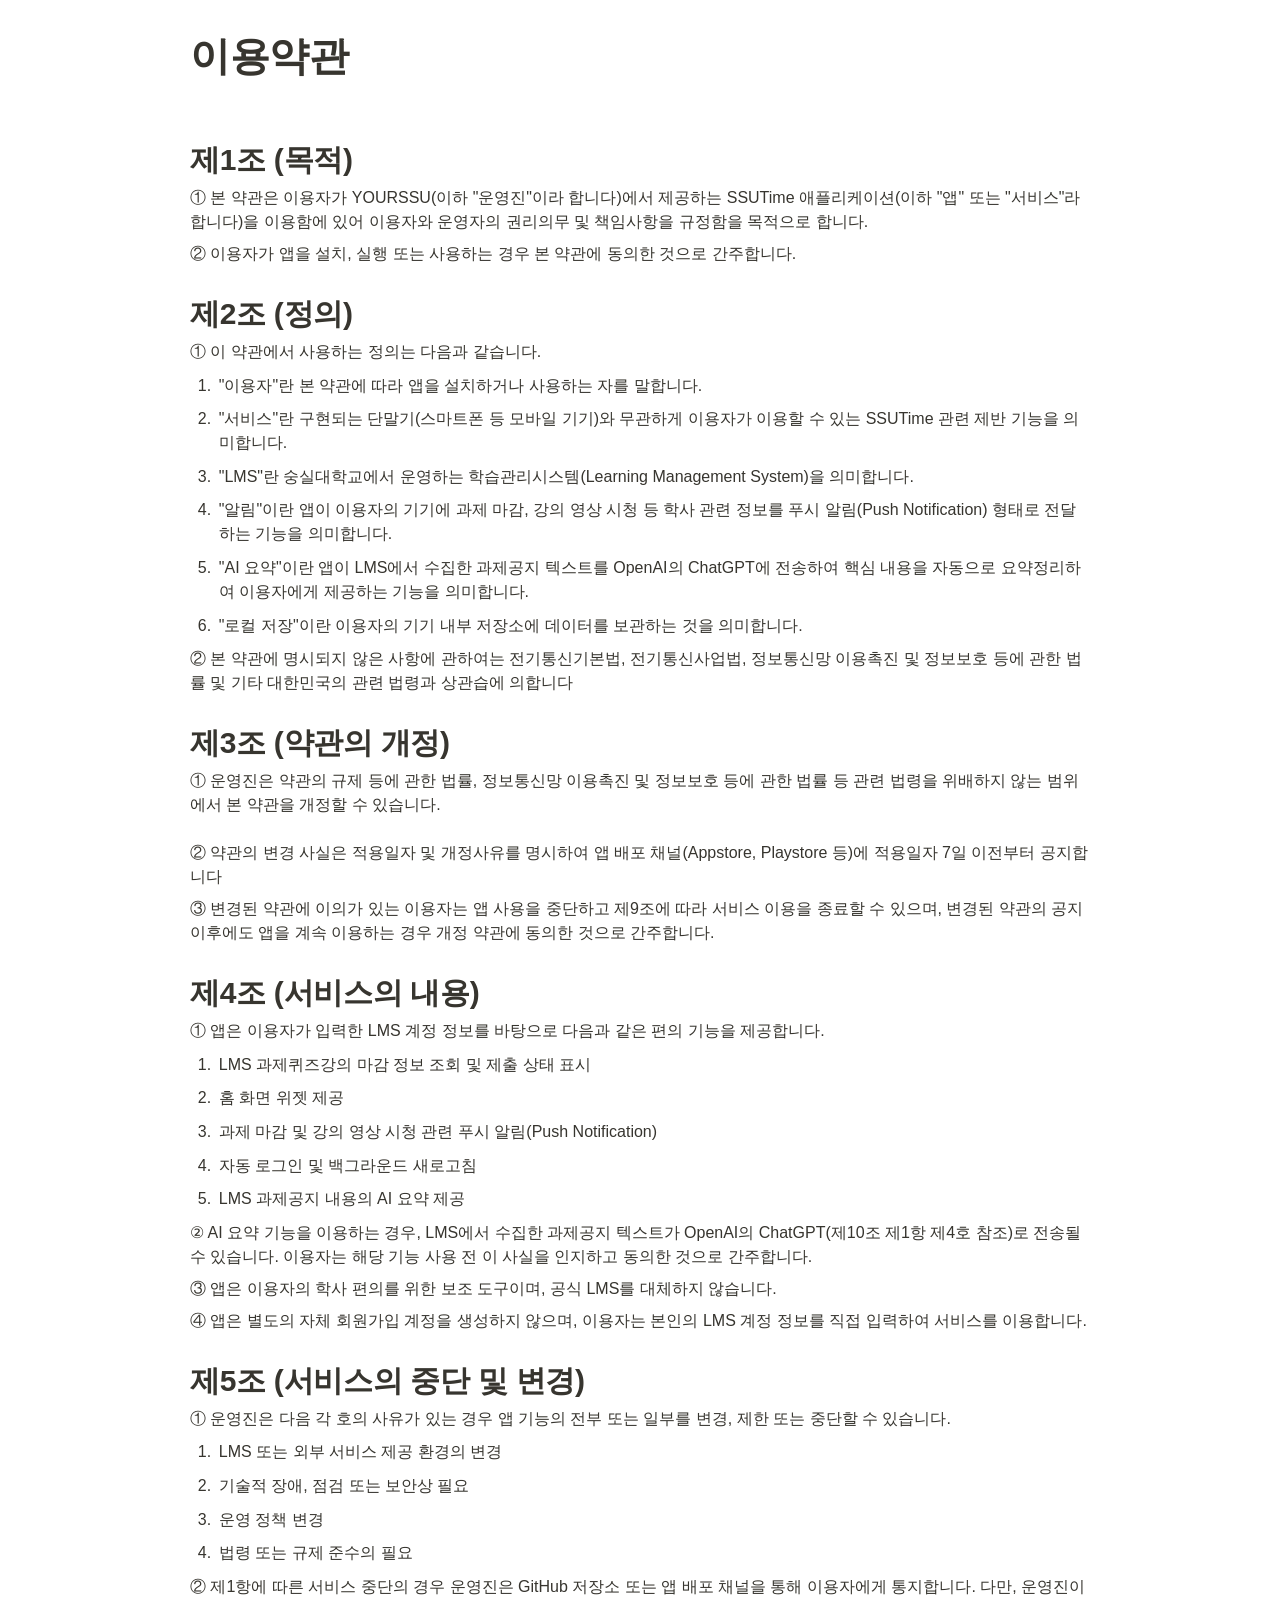
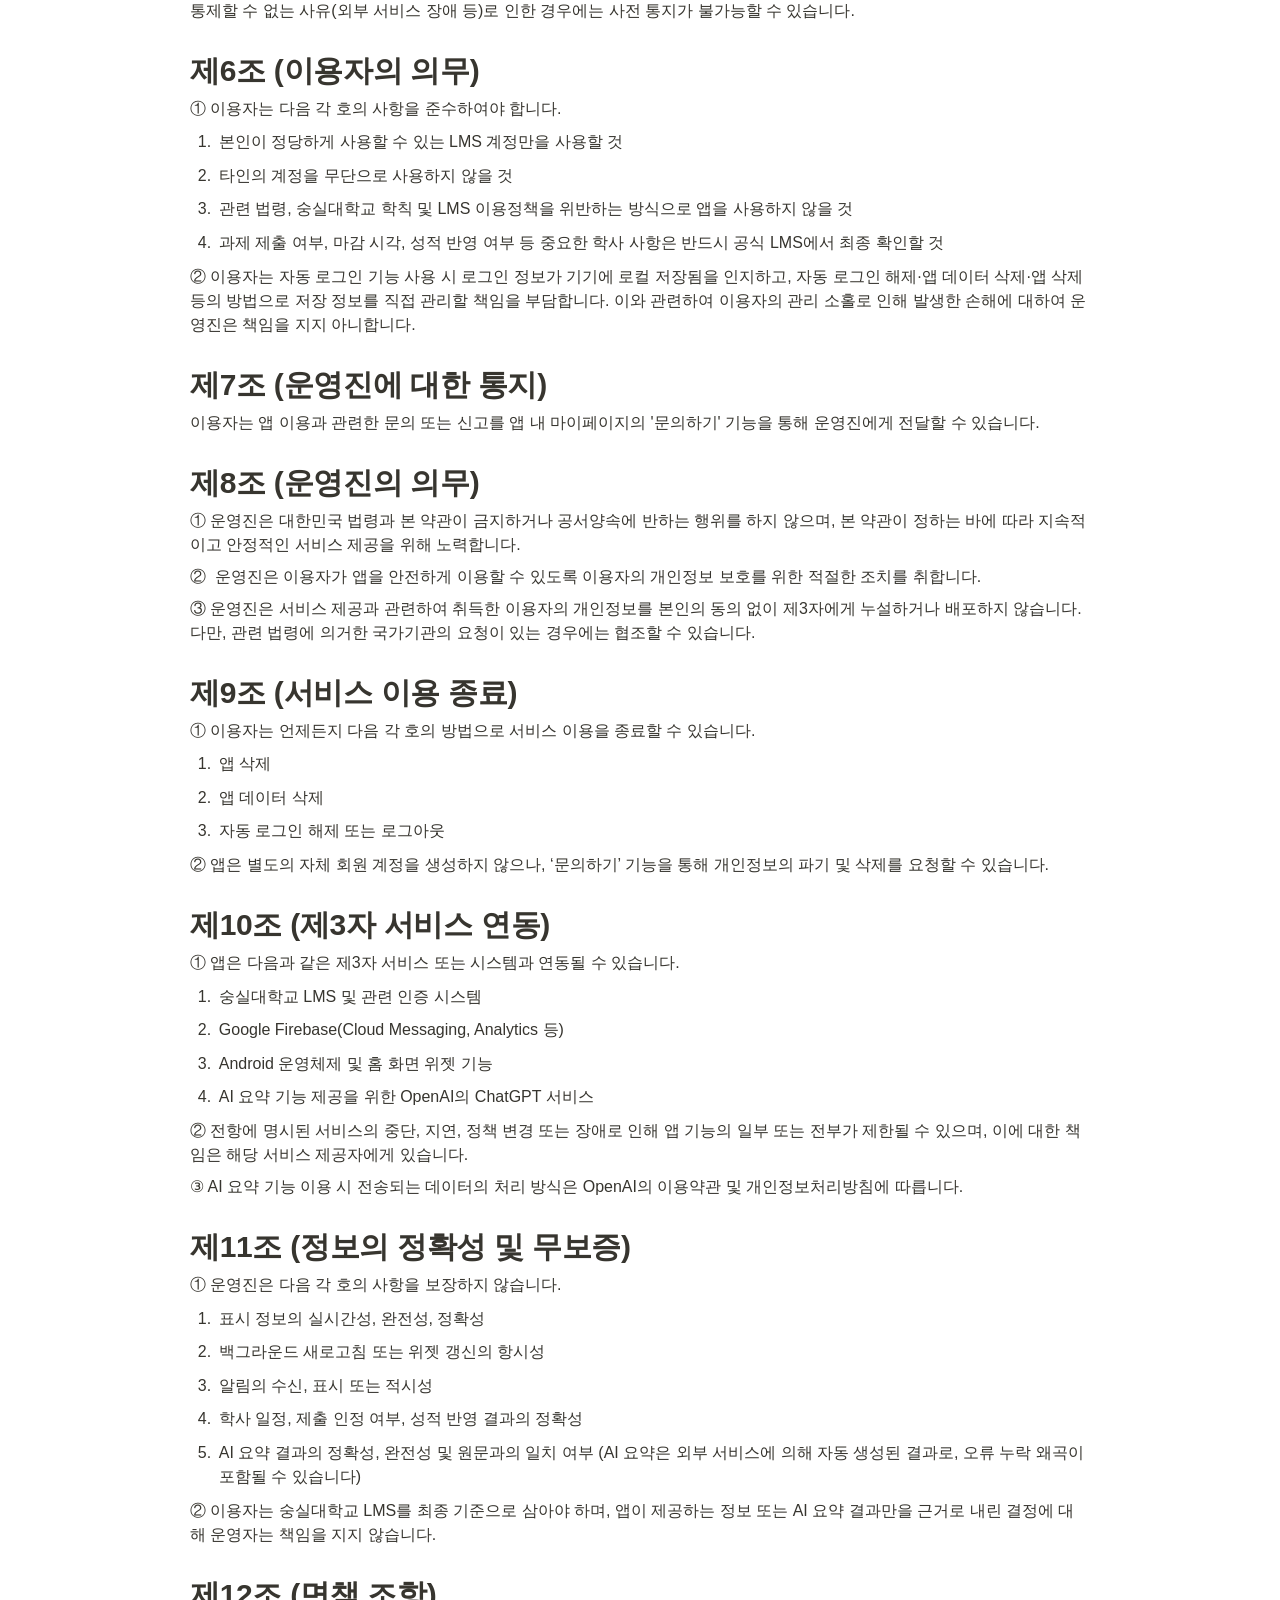
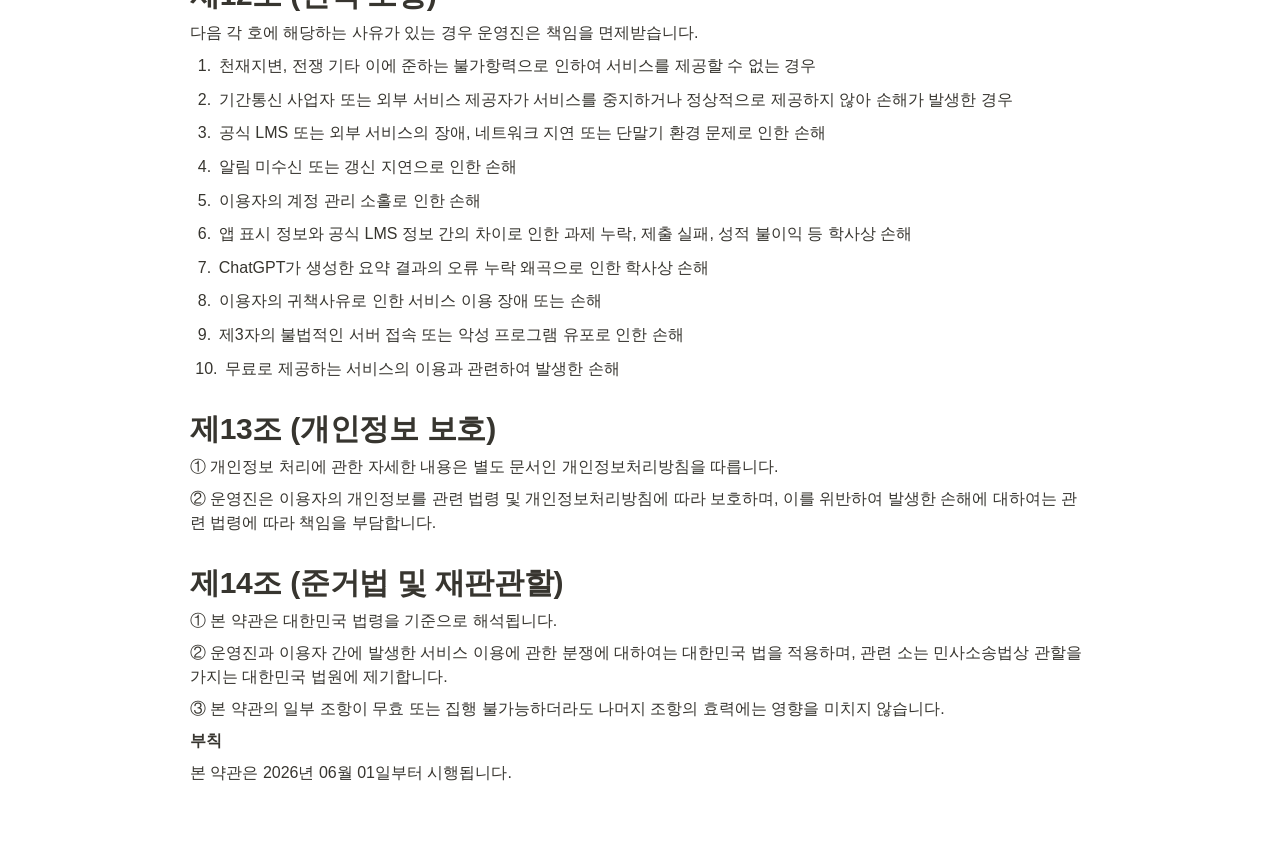
==== commit a0247073: "Add files via upload" ====
--- a/ssutime/term.html
+++ b/ssutime/term.html
@@ -740,4 +740,5 @@
 	background-image: url("data:image/svg+xml;charset=UTF-8,%3Csvg%20width%3D%2216%22%20height%3D%2216%22%20viewBox%3D%220%200%2016%2016%22%20fill%3D%22none%22%20xmlns%3D%22http%3A%2F%2Fwww.w3.org%2F2000%2Fsvg%22%3E%0A%3Crect%20x%3D%220.75%22%20y%3D%220.75%22%20width%3D%2214.5%22%20height%3D%2214.5%22%20fill%3D%22white%22%20stroke%3D%22%2336352F%22%20stroke-width%3D%221.5%22%2F%3E%0A%3C%2Fsvg%3E");
 }
 	
-</style></head><body><article id="36f27040-10cd-8028-86a7-e4e209babf17" class="page sans"><header><h1 class="page-title" dir="auto">이용약관 </h1><p class="page-description" dir="auto"></p><table class="properties"><tbody></tbody></table></header><div class="page-body"><div style="display:contents" dir="auto"><h1 id="7275e71f-3042-4a1b-aa64-f4b4ced3c6c4" class="">제1조 (목적)</h1></div><div style="display:contents" dir="auto"><p id="198e0b3b-0cf0-4c01-97f6-9f441c4daa0c" class="">① 본 약관은 이용자가 YOURSSU(이하 &quot;운영진&quot;이라 합니다)에서 제공하는 SSUTime 애플리케이션(이하 &quot;앱&quot; 또는 &quot;서비스&quot;라 합니다)을 이용함에 있어 이용자와 운영자의 권리의무 및 책임사항을 규정함을 목적으로 합니다.</p></div><div style="display:contents" dir="auto"><p id="24779891-dccb-4b05-ad27-9d09d72eb433" class="">② 이용자가 앱을 설치, 실행 또는 사용하는 경우 본 약관에 동의한 것으로 간주합니다.</p></div><div style="display:contents" dir="auto"><h1 id="d5c711b3-4554-4db7-8374-13d3b806cc1d" class="">제2조 (정의)</h1></div><div style="display:contents" dir="auto"><p id="37027040-10cd-80aa-bc37-e205ef6ec922" class="">① 이 약관에서 사용하는 정의는 다음과 같습니다. </p></div><div style="display:contents" dir="auto"><ol type="1" id="ec977714-5d05-45d4-9beb-affadb54cdb8" class="numbered-list" start="1"><li>&quot;이용자&quot;란 본 약관에 따라 앱을 설치하거나 사용하는 자를 말합니다.</li></ol></div><div style="display:contents" dir="auto"><ol type="1" id="37127040-10cd-8048-a39c-e6720ee0d4d2" class="numbered-list" start="2"><li>&quot;서비스&quot;란 구현되는 단말기(스마트폰 등 모바일 기기)와 무관하게 이용자가 이용할 수 있는 SSUTime 관련 제반 기능을 의미합니다.</li></ol></div><div style="display:contents" dir="auto"><ol type="1" id="37127040-10cd-80e9-b7c4-cacc34c31678" class="numbered-list" start="3"><li>&quot;LMS&quot;란 숭실대학교에서 운영하는 학습관리시스템(Learning Management System)을 의미합니다.</li></ol></div><div style="display:contents" dir="auto"><ol type="1" id="37127040-10cd-800e-86bc-f398090b2d97" class="numbered-list" start="4"><li>&quot;알림&quot;이란 앱이 이용자의 기기에 과제 마감, 강의 영상 시청 등 학사 관련 정보를 푸시 알림(Push Notification) 형태로 전달하는 기능을 의미합니다.</li></ol></div><div style="display:contents" dir="auto"><ol type="1" id="37127040-10cd-8065-a056-dd957aa87e60" class="numbered-list" start="5"><li>&quot;AI 요약&quot;이란 앱이 LMS에서 수집한 과제공지 텍스트를 <del>외부 인공지능(AI) 서비스</del> OpenAI의 ChatGPT에 전송하여 핵심 내용을 자동으로 요약정리하여 이용자에게 제공하는 기능을 의미합니다.</li></ol></div><div style="display:contents" dir="auto"><ol type="1" id="37127040-10cd-80c5-b6da-e0fd7bdb7cf0" class="numbered-list" start="6"><li>&quot;로컬 저장&quot;이란 이용자의 기기 내부 저장소에 데이터를 보관하는 것을 의미합니다.</li></ol></div><div style="display:contents" dir="auto"><p id="37027040-10cd-8005-b9f4-f531d8af6374" class="">② 본 약관에 명시되지 않은 사항에 관하여는 전기통신기본법, 전기통신사업법, 정보통신망 이용촉진 및 정보보호 등에 관한 법률 및 기타 대한민국의 관련 법령과 상관습에 의합니다</p></div><div style="display:contents" dir="auto"><h1 id="5ae4f3e7-60ba-4dde-905f-be27e1f84187" class="">제3조 (약관의 개정)</h1></div><div style="display:contents" dir="auto"><p id="8e0c6a5a-7316-4e37-8805-b9716ed78b74" class="">① 운영진은 약관의 규제 등에 관한 법률, 정보통신망 이용촉진 및 정보보호 등에 관한 법률 등 관련 법령을 위배하지 않는 범위에서 본 약관을 개정할 수 있습니다.</p></div><div style="display:contents" dir="auto"><p id="aff9b4a6-dbff-4807-86cd-391fd194767c" class="">② <del>약관의 변경 사실은 </del><del>적용일자 및 개정사유를 명시하여 앱 배포 채널(GitHub 저장소 등)에 적용일자 7일 이전부터 공지합니다</del><del><br/></del>② 약관의 변경 사실은 적용일자 및 개정사유를 명시하여 앱 배포 채널(Appstore, Playstore 등)에 적용일자 7일 이전부터 공지합니다</p></div><div style="display:contents" dir="auto"><p id="e1a574f4-156a-4742-9afc-e2398aec8e3c" class="">③ 변경된 약관에 이의가 있는 이용자는 앱 사용을 중단하고 제9조에 따라 서비스 이용을 종료할 수 있으며, 변경된 약관의 공지 이후에도 앱을 계속 이용하는 경우 개정 약관에 동의한 것으로 간주합니다.</p></div><div style="display:contents" dir="auto"><h1 id="3b49b0a4-60b2-498a-98ad-5a8153036fb8" class="">제4조 (서비스의 내용)</h1></div><div style="display:contents" dir="auto"><p id="cdfa5191-5228-4513-967f-be1f56fb4d53" class="">① 앱은 이용자가 입력한 LMS 계정 정보를 바탕으로 다음과 같은 편의 기능을 제공합니다.</p></div><div style="display:contents" dir="auto"><ol type="1" id="494cbee9-b4f1-4690-9756-32cfaa9447c2" class="numbered-list" start="1"><li>LMS 과제퀴즈강의 마감 정보 조회 및 제출 상태 표시</li></ol></div><div style="display:contents" dir="auto"><ol type="1" id="1ad64995-5ec6-4ff0-bf20-421ae04cbc11" class="numbered-list" start="2"><li>홈 화면 위젯 제공</li></ol></div><div style="display:contents" dir="auto"><ol type="1" id="f6a7dd7b-f09f-4ae3-bf2a-9f06926a6522" class="numbered-list" start="3"><li>과제 마감 및 강의 영상 시청 관련 푸시 알림(Push Notification)</li></ol></div><div style="display:contents" dir="auto"><ol type="1" id="ab351935-6f87-4aea-a6cf-b215ac0fd4e7" class="numbered-list" start="4"><li>자동 로그인 및 백그라운드 새로고침</li></ol></div><div style="display:contents" dir="auto"><ol type="1" id="b1fdd5ca-6568-42ec-ac80-67d914641b82" class="numbered-list" start="5"><li>LMS 과제공지 내용의 AI 요약 제공</li></ol></div><div style="display:contents" dir="auto"><p id="e5a4eaf3-5c20-4182-93a4-8d186d3038fc" class="">② AI 요약 기능을 이용하는 경우, LMS에서 수집한 과제공지 텍스트가 <del>외부 AI 서비스</del> OpenAI의 ChatGPT(제10조 제1항 제4호 참조)로 전송될 수 있습니다. 이용자는 해당 기능 사용 전 이 사실을 인지하고 동의한 것으로 간주합니다.</p></div><div style="display:contents" dir="auto"><p id="2e723b45-eb58-4942-94f9-13463b9df855" class="">③ 앱은 이용자의 학사 편의를 위한 보조 도구이며, 공식 LMS를 대체하지 않습니다.</p></div><div style="display:contents" dir="auto"><p id="660d058e-1ba6-4215-9b94-e6245ceee1ce" class="">④ 앱은 별도의 자체 회원가입 계정을 생성하지 않으며, 이용자는 본인의 LMS 계정 정보를 직접 입력하여 서비스를 이용합니다.</p></div><div style="display:contents" dir="auto"><h1 id="ed283507-0354-45a8-aaca-46e7dc92da71" class="">제5조 (서비스의 중단 및 변경)</h1></div><div style="display:contents" dir="auto"><p id="63de7019-ff7c-4bc6-9fc2-a7ab185f26d3" class="">① 운영진은 다음 각 호의 사유가 있는 경우 앱 기능의 전부 또는 일부를 변경, 제한 또는 중단할 수 있습니다.</p></div><div style="display:contents" dir="auto"><ol type="1" id="5fe98058-8ab3-40da-9c35-7953ed056cf8" class="numbered-list" start="1"><li>LMS 또는 외부 서비스 제공 환경의 변경</li></ol></div><div style="display:contents" dir="auto"><ol type="1" id="a92f2c5d-62c7-426f-9217-5d72e0b0604f" class="numbered-list" start="2"><li>기술적 장애, 점검 또는 보안상 필요</li></ol></div><div style="display:contents" dir="auto"><ol type="1" id="99479daa-9dce-40bc-85fd-22e389ea1961" class="numbered-list" start="3"><li>운영 정책 변경</li></ol></div><div style="display:contents" dir="auto"><ol type="1" id="ace85ea2-c94c-4b52-8f65-348bc9fbb622" class="numbered-list" start="4"><li>법령 또는 규제 준수의 필요</li></ol></div><div style="display:contents" dir="auto"><p id="56fd9c14-7cc5-4fa8-9cf9-01e24e79fc1f" class="">② 제1항에 따른 서비스 중단의 경우 운영진은 GitHub 저장소 또는 앱 배포 채널을 통해 이용자에게 통지합니다. 다만, 운영진이 통제할 수 없는 사유(외부 서비스 장애 등)로 인한 경우에는 사전 통지가 불가능할 수 있습니다.</p></div><div style="display:contents" dir="auto"><h1 id="d2328774-5f97-467c-9018-153e1ca755cf" class="">제6조 (이용자의 의무)</h1></div><div style="display:contents" dir="auto"><p id="71488fd8-0df2-4519-ab2c-9a9aca97844f" class="">① 이용자는 다음 각 호의 사항을 준수하여야 합니다.</p></div><div style="display:contents" dir="auto"><ol type="1" id="0e70efc3-ca55-4d14-aeb1-3904eb2b00d6" class="numbered-list" start="1"><li>본인이 정당하게 사용할 수 있는 LMS 계정만을 사용할 것</li></ol></div><div style="display:contents" dir="auto"><ol type="1" id="ebb36e3e-d5a0-440a-a952-06936b25050b" class="numbered-list" start="2"><li>타인의 계정을 무단으로 사용하지 않을 것</li></ol></div><div style="display:contents" dir="auto"><ol type="1" id="985c35ca-e744-44ce-8f3f-81561f8efc02" class="numbered-list" start="3"><li>관련 법령, 숭실대학교 학칙 및 LMS 이용정책을 위반하는 방식으로 앱을 사용하지 않을 것</li></ol></div><div style="display:contents" dir="auto"><ol type="1" id="1fc54dcf-e8d6-4cb6-bbf6-e4ff3160f303" class="numbered-list" start="4"><li>과제 제출 여부, 마감 시각, 성적 반영 여부 등 중요한 학사 사항은 반드시 공식 LMS에서 최종 확인할 것</li></ol></div><div style="display:contents" dir="auto"><p id="4fca9c14-9b40-44bf-86b5-c72354596f4c" class="">② 이용자는 자동 로그인 기능 사용 시 로그인 정보가 기기에 로컬 저장됨을 인지하고, 자동 로그인 해제·앱 데이터 삭제·앱 삭제 등의 방법으로 저장 정보를 직접 관리할 책임을 부담합니다. 이와 관련하여 이용자의 관리 소홀로 인해 발생한 손해에 대하여 운영진은 책임을 지지 아니합니다.</p></div><div style="display:contents" dir="auto"><h1 id="8ec81da2-7420-463c-9e4a-56649908ea5a" class="">제7조 (운영진에 대한 통지)</h1></div><div style="display:contents" dir="auto"><p id="73716b02-6400-4d92-ac6e-a59a8c12717c" class="">이용자는 앱 이용과 관련한 문의 또는 신고를 앱 내 마이페이지의 &#x27;문의하기&#x27; 기능을 통해 운영진에게 전달할 수 있습니다.</p></div><div style="display:contents" dir="auto"><h1 id="c16872b5-8c93-4f9e-9747-aabe4946e8e2" class="">제8조 (운영진의 의무)</h1></div><div style="display:contents" dir="auto"><p id="60f40a8f-ec6d-4217-ad33-3a4bec559162" class="">① 운영진은 대한민국 법령과 본 약관이 금지하거나 공서양속에 반하는 행위를 하지 않으며, 본 약관이 정하는 바에 따라 지속적이고 안정적인 서비스 제공을 위해 노력합니다.</p></div><div style="display:contents" dir="auto"><p id="c4b95533-b519-4b56-b316-9d27950bc4ea" class="">②  운영진은 이용자가 앱을 안전하게 이용할 수 있도록 이용자의 개인정보 보호를 위한 적절한 조치를 취합니다.</p></div><div style="display:contents" dir="auto"><p id="dc301a9f-62b4-489f-869d-7f384b3d6eda" class="">③ 운영진은 서비스 제공과 관련하여 취득한 이용자의 개인정보를 본인의 동의 없이 제3자에게 누설하거나 배포하지 않습니다. 다만, 관련 법령에 의거한 국가기관의 요청이 있는 경우에는 협조할 수 있습니다.</p></div><div style="display:contents" dir="auto"><h1 id="9abe05c2-bf43-4931-8d63-df558dbc0635" class="">제9조 (서비스 이용 종료)</h1></div><div style="display:contents" dir="auto"><p id="08ae022d-bef7-4a7d-912e-78b93df74fd4" class="">① 이용자는 언제든지 다음 각 호의 방법으로 서비스 이용을 종료할 수 있습니다.</p></div><div style="display:contents" dir="auto"><ol type="1" id="e61e698c-5119-4671-8968-4a8a836a931c" class="numbered-list" start="1"><li>앱 삭제</li></ol></div><div style="display:contents" dir="auto"><ol type="1" id="c0e1e0e8-ae22-4e1a-8c79-7ccefb834c0e" class="numbered-list" start="2"><li>앱 데이터 삭제</li></ol></div><div style="display:contents" dir="auto"><ol type="1" id="4d31a561-be66-4a3f-9d08-e8421fc7ee3e" class="numbered-list" start="3"><li>자동 로그인 해제 또는 로그아웃</li></ol></div><div style="display:contents" dir="auto"><p id="6308ad41-4933-4934-a394-b9332efedde3" class="">② 앱은 별도의 자체 회원 계정을 생성하지 않으나, ‘문의하기’ 기능을 통해 개인정보의 파기 및 삭제를 요청할 수 있습니다.</p></div><div style="display:contents" dir="auto"><h1 id="399c945c-72dd-4cc5-9763-8242f85bbb60" class="">제10조 (제3자 서비스 연동)</h1></div><div style="display:contents" dir="auto"><p id="d66a6d2a-3d72-4115-966b-87bef94afb3b" class="">① 앱은 다음과 같은 제3자 서비스 또는 시스템과 연동될 수 있습니다.</p></div><div style="display:contents" dir="auto"><ol type="1" id="c46fc5fe-60c3-4658-90d9-55fd95c95362" class="numbered-list" start="1"><li>숭실대학교 LMS 및 관련 인증 시스템</li></ol></div><div style="display:contents" dir="auto"><ol type="1" id="15da9303-92b2-400a-9d91-8e55fb666700" class="numbered-list" start="2"><li>Google Firebase(Cloud Messaging, Analytics 등)</li></ol></div><div style="display:contents" dir="auto"><ol type="1" id="01cf0b76-b27a-4a48-bd2e-2afd1adda808" class="numbered-list" start="3"><li>Android 운영체제 및 홈 화면 위젯 기능</li></ol></div><div style="display:contents" dir="auto"><ol type="1" id="ae15609d-dfa1-40b0-98a9-fc1a41af3d66" class="numbered-list" start="4"><li>AI 요약 기능 제공을 위한 OpenAI의 ChatGPT 서비스 <del>외부 인공지능 서비스</del><del> </del></li></ol></div><div style="display:contents" dir="auto"><p id="67d9a32f-1868-495c-9b70-1d4d6a26d47a" class="">② 전항에 명시된 서비스의 중단, 지연, 정책 변경 또는 장애로 인해 앱 기능의 일부 또는 전부가 제한될 수 있으며, 이에 대한 책임은 해당 서비스 제공자에게 있습니다.</p></div><div style="display:contents" dir="auto"><p id="177a687f-2480-41af-abe7-13dcf6bcfbf6" class="">③ AI 요약 기능 이용 시 전송되는 데이터의 처리 방식은 OpenAI <del>해당 외부 AI 서비스</del>의 이용약관 및 개인정보처리방침에 따릅니다. </p></div><div style="display:contents" dir="auto"><h1 id="ba390e71-b7b1-42a7-ba31-0a221d2f6876" class="">제11조 (정보의 정확성 및 무보증)</h1></div><div style="display:contents" dir="auto"><p id="ea0771c3-3296-44b6-8acf-1445e0221602" class="">① 운영진은 다음 각 호의 사항을 보장하지 않습니다.</p></div><div style="display:contents" dir="auto"><ol type="1" id="9eab1c56-7a59-431b-b392-8bd52cfb5c23" class="numbered-list" start="1"><li>표시 정보의 실시간성, 완전성, 정확성</li></ol></div><div style="display:contents" dir="auto"><ol type="1" id="82de924d-66fa-4e0c-b8d2-2136f65e6225" class="numbered-list" start="2"><li>백그라운드 새로고침 또는 위젯 갱신의 항시성</li></ol></div><div style="display:contents" dir="auto"><ol type="1" id="615c7849-6199-4799-80e5-db9a1eb34e6f" class="numbered-list" start="3"><li>알림의 수신, 표시 또는 적시성</li></ol></div><div style="display:contents" dir="auto"><ol type="1" id="b77cd17a-ed3c-4034-a296-839f27188079" class="numbered-list" start="4"><li>학사 일정, 제출 인정 여부, 성적 반영 결과의 정확성</li></ol></div><div style="display:contents" dir="auto"><ol type="1" id="9dde5568-19f8-4143-9411-8f0542280216" class="numbered-list" start="5"><li>AI 요약 결과의 정확성, 완전성 및 원문과의 일치 여부 (AI 요약은 외부 서비스에 의해 자동 생성된 결과로, 오류 누락 왜곡이 포함될 수 있습니다)</li></ol></div><div style="display:contents" dir="auto"><p id="f68f19f2-cbce-4c2d-9255-1494b7e72017" class="">② 이용자는 숭실대학교 LMS를 최종 기준으로 삼아야 하며, 앱이 제공하는 정보 또는 AI 요약 결과만을 근거로 내린 결정에 대해 운영자는 책임을 지지 않습니다.</p></div><div style="display:contents" dir="auto"><h1 id="4c78fddc-9243-47e8-b12a-4778a3b570d1" class="">제12조 (면책 조항)</h1></div><div style="display:contents" dir="auto"><p id="97eb907f-dc6f-4c87-9e2a-468b2ce158bc" class="">다음 각 호에 해당하는 사유가 있는 경우 운영진은 책임을 면제받습니다.</p></div><div style="display:contents" dir="auto"><ol type="1" id="e3f19e32-43cb-448d-adcc-97846c463c71" class="numbered-list" start="1"><li>천재지변, 전쟁 기타 이에 준하는 불가항력으로 인하여 서비스를 제공할 수 없는 경우</li></ol></div><div style="display:contents" dir="auto"><ol type="1" id="cb2e77a0-c2b8-4ccd-80dd-584ea649282d" class="numbered-list" start="2"><li>기간통신 사업자 또는 외부 서비스 제공자가 서비스를 중지하거나 정상적으로 제공하지 않아 손해가 발생한 경우</li></ol></div><div style="display:contents" dir="auto"><ol type="1" id="f8787ee4-91d5-4ac1-b2bb-fdaefd001c65" class="numbered-list" start="3"><li>공식 LMS 또는 외부 서비스의 장애, 네트워크 지연 또는 단말기 환경 문제로 인한 손해</li></ol></div><div style="display:contents" dir="auto"><ol type="1" id="fc5d9e1c-bb97-4d40-a4d9-f0a486973dde" class="numbered-list" start="4"><li>알림 미수신 또는 갱신 지연으로 인한 손해</li></ol></div><div style="display:contents" dir="auto"><ol type="1" id="c8c966ca-10e0-435f-8438-b672843d8b10" class="numbered-list" start="5"><li>이용자의 계정 관리 소홀로 인한 손해</li></ol></div><div style="display:contents" dir="auto"><ol type="1" id="39083f68-8fb0-4223-a9af-b45ddb48f39e" class="numbered-list" start="6"><li>앱 표시 정보와 공식 LMS 정보 간의 차이로 인한 과제 누락, 제출 실패, 성적 불이익 등 학사상 손해</li></ol></div><div style="display:contents" dir="auto"><ol type="1" id="de3d2b5f-2813-4859-9496-011966fa8909" class="numbered-list" start="7"><li><del>외부 AI 서비스</del><del> </del>ChatGPT가 생성한 요약 결과의 오류 누락 왜곡으로 인한 학사상 손해</li></ol></div><div style="display:contents" dir="auto"><ol type="1" id="cee38856-4e41-496d-ad92-809f3fe32e76" class="numbered-list" start="8"><li>이용자의 귀책사유로 인한 서비스 이용 장애 또는 손해</li></ol></div><div style="display:contents" dir="auto"><ol type="1" id="de3495ec-16ae-4415-8121-468d3394bb53" class="numbered-list" start="9"><li>제3자의 불법적인 서버 접속 또는 악성 프로그램 유포로 인한 손해</li></ol></div><div style="display:contents" dir="auto"><ol type="1" id="1a0d5a36-971c-4888-aaf9-516a946d6539" class="numbered-list numbered-list-digits-2" start="10"><li>무료로 제공하는 서비스의 이용과 관련하여 발생한 손해</li></ol></div><div style="display:contents" dir="auto"><h1 id="f608660c-3914-4793-a748-d4ed66386043" class="">제13조 (개인정보 보호)</h1></div><div style="display:contents" dir="auto"><p id="29ca9ebf-9d45-448f-86a6-db1dd7f13e42" class="">① 개인정보 처리에 관한 자세한 내용은 별도 문서인 개인정보처리방침을 따릅니다.</p></div><div style="display:contents" dir="auto"><p id="2f3d26f4-c532-4fa8-887f-15b6a831b359" class="">② 운영진은 이용자의 개인정보를 관련 법령 및 개인정보처리방침에 따라 보호하며, 이를 위반하여 발생한 손해에 대하여는 관련 법령에 따라 책임을 부담합니다.</p></div><div style="display:contents" dir="auto"><h1 id="97679ac5-6737-4f5a-9dd4-349bba61a5f2" class="">제14조 (준거법 및 재판관할)</h1></div><div style="display:contents" dir="auto"><p id="e5de3791-3197-4ee5-a93e-9971e044b0a1" class="">① 본 약관은 대한민국 법령을 기준으로 해석됩니다.</p></div><div style="display:contents" dir="auto"><p id="37127040-10cd-8008-9c21-dff99f893d2c" class="">② 운영진과 이용자 간에 발생한 서비스 이용에 관한 분쟁에 대하여는 대한민국 법을 적용하며, 관련 소는 민사소송법상 관할을 가지는 대한민국 법원에 제기합니다.</p></div><div style="display:contents" dir="auto"><p id="15faa04b-f4d6-4c10-b850-68a6c2c27231" class="">③ 본 약관의 일부 조항이 무효 또는 집행 불가능하더라도 나머지 조항의 효력에는 영향을 미치지 않습니다.</p></div><div style="display:contents" dir="auto"><p id="041746f4-5bd1-4e14-866d-378748ecc55f" class=""><strong>부칙</strong></p></div><div style="display:contents" dir="auto"><p id="11c9c285-9e3d-4029-9d0b-24534362f347" class="">본 약관은 2026년 06월 01일부터 시행됩니다.</p></div></div></article><span class="sans" style="font-size:14px;padding-top:2em"></span></body></html>+</style></head><body><article id="36f27040-10cd-8028-86a7-e4e209babf17" class="page sans"><header><h1 class="page-title" dir="auto">이용약관 </h1><p class="page-description" dir="auto"></p><table class="properties"><tbody></tbody></table></header><div class="page-body"><div style="display:contents" dir="auto"><h1 id="7275e71f-3042-4a1b-aa64-f4b4ced3c6c4" class="">제1조 (목적)</h1></div><div style="display:contents" dir="auto"><p id="198e0b3b-0cf0-4c01-97f6-9f441c4daa0c" class="">① 본 약관은 이용자가 YOURSSU(이하 &quot;운영진&quot;이라 합니다)에서 제공하는 SSUTime 애플리케이션(이하 &quot;앱&quot; 또는 &quot;서비스&quot;라 합니다)을 이용함에 있어 이용자와 운영자의 권리의무 및 책임사항을 규정함을 목적으로 합니다.</p></div><div style="display:contents" dir="auto"><p id="24779891-dccb-4b05-ad27-9d09d72eb433" class="">② 이용자가 앱을 설치, 실행 또는 사용하는 경우 본 약관에 동의한 것으로 간주합니다.</p></div><div style="display:contents" dir="auto"><h1 id="d5c711b3-4554-4db7-8374-13d3b806cc1d" class="">제2조 (정의)</h1></div><div style="display:contents" dir="auto"><p id="37027040-10cd-80aa-bc37-e205ef6ec922" class="">① 이 약관에서 사용하는 정의는 다음과 같습니다. </p></div><div style="display:contents" dir="auto"><ol type="1" id="ec977714-5d05-45d4-9beb-affadb54cdb8" class="numbered-list" start="1"><li>&quot;이용자&quot;란 본 약관에 따라 앱을 설치하거나 사용하는 자를 말합니다.</li></ol></div><div style="display:contents" dir="auto"><ol type="1" id="37127040-10cd-8048-a39c-e6720ee0d4d2" class="numbered-list" start="2"><li>&quot;서비스&quot;란 구현되는 단말기(스마트폰 등 모바일 기기)와 무관하게 이용자가 이용할 수 있는 SSUTime 관련 제반 기능을 의미합니다.</li></ol></div><div style="display:contents" dir="auto"><ol type="1" id="37127040-10cd-80e9-b7c4-cacc34c31678" class="numbered-list" start="3"><li>&quot;LMS&quot;란 숭실대학교에서 운영하는 학습관리시스템(Learning Management System)을 의미합니다.</li></ol></div><div style="display:contents" dir="auto"><ol type="1" id="37127040-10cd-800e-86bc-f398090b2d97" class="numbered-list" start="4"><li>&quot;알림&quot;이란 앱이 이용자의 기기에 과제 마감, 강의 영상 시청 등 학사 관련 정보를 푸시 알림(Push Notification) 형태로 전달하는 기능을 의미합니다.</li></ol></div><div style="display:contents" dir="auto"><ol type="1" id="37127040-10cd-8065-a056-dd957aa87e60" class="numbered-list" start="5"><li>&quot;AI 요약&quot;이란 앱이 LMS에서 수집한 과제공지 텍스트를 OpenAI의 ChatGPT에 전송하여 핵심 내용을 자동으로 요약정리하여 이용자에게 제공하는 기능을 의미합니다.</li></ol></div><div style="display:contents" dir="auto"><ol type="1" id="37127040-10cd-80c5-b6da-e0fd7bdb7cf0" class="numbered-list" start="6"><li>&quot;로컬 저장&quot;이란 이용자의 기기 내부 저장소에 데이터를 보관하는 것을 의미합니다.</li></ol></div><div style="display:contents" dir="auto"><p id="37027040-10cd-8005-b9f4-f531d8af6374" class="">② 본 약관에 명시되지 않은 사항에 관하여는 전기통신기본법, 전기통신사업법, 정보통신망 이용촉진 및 정보보호 등에 관한 법률 및 기타 대한민국의 관련 법령과 상관습에 의합니다</p></div><div style="display:contents" dir="auto"><h1 id="5ae4f3e7-60ba-4dde-905f-be27e1f84187" class="">제3조 (약관의 개정)</h1></div><div style="display:contents" dir="auto"><p id="8e0c6a5a-7316-4e37-8805-b9716ed78b74" class="">① 운영진은 약관의 규제 등에 관한 법률, 정보통신망 이용촉진 및 정보보호 등에 관한 법률 등 관련 법령을 위배하지 않는 범위에서 본 약관을 개정할 수 있습니다.<br/><del><br/></del>② 약관의 변경 사실은 적용일자 및 개정사유를 명시하여 앱 배포 채널(Appstore, Playstore 등)에 적용일자 7일 이전부터 공지합니다</p></div><div style="display:contents" dir="auto"><p id="e1a574f4-156a-4742-9afc-e2398aec8e3c" class="">③ 변경된 약관에 이의가 있는 이용자는 앱 사용을 중단하고 제9조에 따라 서비스 이용을 종료할 수 있으며, 변경된 약관의 공지 이후에도 앱을 계속 이용하는 경우 개정 약관에 동의한 것으로 간주합니다.</p></div><div style="display:contents" dir="auto"><h1 id="3b49b0a4-60b2-498a-98ad-5a8153036fb8" class="">제4조 (서비스의 내용)</h1></div><div style="display:contents" dir="auto"><p id="cdfa5191-5228-4513-967f-be1f56fb4d53" class="">① 앱은 이용자가 입력한 LMS 계정 정보를 바탕으로 다음과 같은 편의 기능을 제공합니다.</p></div><div style="display:contents" dir="auto"><ol type="1" id="494cbee9-b4f1-4690-9756-32cfaa9447c2" class="numbered-list" start="1"><li>LMS 과제퀴즈강의 마감 정보 조회 및 제출 상태 표시</li></ol></div><div style="display:contents" dir="auto"><ol type="1" id="1ad64995-5ec6-4ff0-bf20-421ae04cbc11" class="numbered-list" start="2"><li>홈 화면 위젯 제공</li></ol></div><div style="display:contents" dir="auto"><ol type="1" id="f6a7dd7b-f09f-4ae3-bf2a-9f06926a6522" class="numbered-list" start="3"><li>과제 마감 및 강의 영상 시청 관련 푸시 알림(Push Notification)</li></ol></div><div style="display:contents" dir="auto"><ol type="1" id="ab351935-6f87-4aea-a6cf-b215ac0fd4e7" class="numbered-list" start="4"><li>자동 로그인 및 백그라운드 새로고침</li></ol></div><div style="display:contents" dir="auto"><ol type="1" id="b1fdd5ca-6568-42ec-ac80-67d914641b82" class="numbered-list" start="5"><li>LMS 과제공지 내용의 AI 요약 제공</li></ol></div><div style="display:contents" dir="auto"><p id="e5a4eaf3-5c20-4182-93a4-8d186d3038fc" class="">② AI 요약 기능을 이용하는 경우, LMS에서 수집한 과제공지 텍스트가 OpenAI의 ChatGPT(제10조 제1항 제4호 참조)로 전송될 수 있습니다. 이용자는 해당 기능 사용 전 이 사실을 인지하고 동의한 것으로 간주합니다.</p></div><div style="display:contents" dir="auto"><p id="2e723b45-eb58-4942-94f9-13463b9df855" class="">③ 앱은 이용자의 학사 편의를 위한 보조 도구이며, 공식 LMS를 대체하지 않습니다.</p></div><div style="display:contents" dir="auto"><p id="660d058e-1ba6-4215-9b94-e6245ceee1ce" class="">④ 앱은 별도의 자체 회원가입 계정을 생성하지 않으며, 이용자는 본인의 LMS 계정 정보를 직접 입력하여 서비스를 이용합니다.</p></div><div style="display:contents" dir="auto"><h1 id="ed283507-0354-45a8-aaca-46e7dc92da71" class="">제5조 (서비스의 중단 및 변경)</h1></div><div style="display:contents" dir="auto"><p id="63de7019-ff7c-4bc6-9fc2-a7ab185f26d3" class="">① 운영진은 다음 각 호의 사유가 있는 경우 앱 기능의 전부 또는 일부를 변경, 제한 또는 중단할 수 있습니다.</p></div><div style="display:contents" dir="auto"><ol type="1" id="5fe98058-8ab3-40da-9c35-7953ed056cf8" class="numbered-list" start="1"><li>LMS 또는 외부 서비스 제공 환경의 변경</li></ol></div><div style="display:contents" dir="auto"><ol type="1" id="a92f2c5d-62c7-426f-9217-5d72e0b0604f" class="numbered-list" start="2"><li>기술적 장애, 점검 또는 보안상 필요</li></ol></div><div style="display:contents" dir="auto"><ol type="1" id="99479daa-9dce-40bc-85fd-22e389ea1961" class="numbered-list" start="3"><li>운영 정책 변경</li></ol></div><div style="display:contents" dir="auto"><ol type="1" id="ace85ea2-c94c-4b52-8f65-348bc9fbb622" class="numbered-list" start="4"><li>법령 또는 규제 준수의 필요</li></ol></div><div style="display:contents" dir="auto"><p id="56fd9c14-7cc5-4fa8-9cf9-01e24e79fc1f" class="">② 제1항에 따른 서비스 중단의 경우 운영진은 GitHub 저장소 또는 앱 배포 채널을 통해 이용자에게 통지합니다. 다만, 운영진이 통제할 수 없는 사유(외부 서비스 장애 등)로 인한 경우에는 사전 통지가 불가능할 수 있습니다.</p></div><div style="display:contents" dir="auto"><h1 id="d2328774-5f97-467c-9018-153e1ca755cf" class="">제6조 (이용자의 의무)</h1></div><div style="display:contents" dir="auto"><p id="71488fd8-0df2-4519-ab2c-9a9aca97844f" class="">① 이용자는 다음 각 호의 사항을 준수하여야 합니다.</p></div><div style="display:contents" dir="auto"><ol type="1" id="0e70efc3-ca55-4d14-aeb1-3904eb2b00d6" class="numbered-list" start="1"><li>본인이 정당하게 사용할 수 있는 LMS 계정만을 사용할 것</li></ol></div><div style="display:contents" dir="auto"><ol type="1" id="ebb36e3e-d5a0-440a-a952-06936b25050b" class="numbered-list" start="2"><li>타인의 계정을 무단으로 사용하지 않을 것</li></ol></div><div style="display:contents" dir="auto"><ol type="1" id="985c35ca-e744-44ce-8f3f-81561f8efc02" class="numbered-list" start="3"><li>관련 법령, 숭실대학교 학칙 및 LMS 이용정책을 위반하는 방식으로 앱을 사용하지 않을 것</li></ol></div><div style="display:contents" dir="auto"><ol type="1" id="1fc54dcf-e8d6-4cb6-bbf6-e4ff3160f303" class="numbered-list" start="4"><li>과제 제출 여부, 마감 시각, 성적 반영 여부 등 중요한 학사 사항은 반드시 공식 LMS에서 최종 확인할 것</li></ol></div><div style="display:contents" dir="auto"><p id="4fca9c14-9b40-44bf-86b5-c72354596f4c" class="">② 이용자는 자동 로그인 기능 사용 시 로그인 정보가 기기에 로컬 저장됨을 인지하고, 자동 로그인 해제·앱 데이터 삭제·앱 삭제 등의 방법으로 저장 정보를 직접 관리할 책임을 부담합니다. 이와 관련하여 이용자의 관리 소홀로 인해 발생한 손해에 대하여 운영진은 책임을 지지 아니합니다.</p></div><div style="display:contents" dir="auto"><h1 id="8ec81da2-7420-463c-9e4a-56649908ea5a" class="">제7조 (운영진에 대한 통지)</h1></div><div style="display:contents" dir="auto"><p id="73716b02-6400-4d92-ac6e-a59a8c12717c" class="">이용자는 앱 이용과 관련한 문의 또는 신고를 앱 내 마이페이지의 &#x27;문의하기&#x27; 기능을 통해 운영진에게 전달할 수 있습니다.</p></div><div style="display:contents" dir="auto"><h1 id="c16872b5-8c93-4f9e-9747-aabe4946e8e2" class="">제8조 (운영진의 의무)</h1></div><div style="display:contents" dir="auto"><p id="60f40a8f-ec6d-4217-ad33-3a4bec559162" class="">① 운영진은 대한민국 법령과 본 약관이 금지하거나 공서양속에 반하는 행위를 하지 않으며, 본 약관이 정하는 바에 따라 지속적이고 안정적인 서비스 제공을 위해 노력합니다.</p></div><div style="display:contents" dir="auto"><p id="c4b95533-b519-4b56-b316-9d27950bc4ea" class="">②  운영진은 이용자가 앱을 안전하게 이용할 수 있도록 이용자의 개인정보 보호를 위한 적절한 조치를 취합니다.</p></div><div style="display:contents" dir="auto"><p id="dc301a9f-62b4-489f-869d-7f384b3d6eda" class="">③ 운영진은 서비스 제공과 관련하여 취득한 이용자의 개인정보를 본인의 동의 없이 제3자에게 누설하거나 배포하지 않습니다. 다만, 관련 법령에 의거한 국가기관의 요청이 있는 경우에는 협조할 수 있습니다.</p></div><div style="display:contents" dir="auto"><h1 id="9abe05c2-bf43-4931-8d63-df558dbc0635" class="">제9조 (서비스 이용 종료)</h1></div><div style="display:contents" dir="auto"><p id="08ae022d-bef7-4a7d-912e-78b93df74fd4" class="">① 이용자는 언제든지 다음 각 호의 방법으로 서비스 이용을 종료할 수 있습니다.</p></div><div style="display:contents" dir="auto"><ol type="1" id="e61e698c-5119-4671-8968-4a8a836a931c" class="numbered-list" start="1"><li>앱 삭제</li></ol></div><div style="display:contents" dir="auto"><ol type="1" id="c0e1e0e8-ae22-4e1a-8c79-7ccefb834c0e" class="numbered-list" start="2"><li>앱 데이터 삭제</li></ol></div><div style="display:contents" dir="auto"><ol type="1" id="4d31a561-be66-4a3f-9d08-e8421fc7ee3e" class="numbered-list" start="3"><li>자동 로그인 해제 또는 로그아웃</li></ol></div><div style="display:contents" dir="auto"><p id="6308ad41-4933-4934-a394-b9332efedde3" class="">② 앱은 별도의 자체 회원 계정을 생성하지 않으나, ‘문의하기’ 기능을 통해 개인정보의 파기 및 삭제를 요청할 수 있습니다.</p></div><div style="display:contents" dir="auto"><h1 id="399c945c-72dd-4cc5-9763-8242f85bbb60" class="">제10조 (제3자 서비스 연동)</h1></div><div style="display:contents" dir="auto"><p id="d66a6d2a-3d72-4115-966b-87bef94afb3b" class="">① 앱은 다음과 같은 제3자 서비스 또는 시스템과 연동될 수 있습니다.</p></div><div style="display:contents" dir="auto"><ol type="1" id="c46fc5fe-60c3-4658-90d9-55fd95c95362" class="numbered-list" start="1"><li>숭실대학교 LMS 및 관련 인증 시스템</li></ol></div><div style="display:contents" dir="auto"><ol type="1" id="15da9303-92b2-400a-9d91-8e55fb666700" class="numbered-list" start="2"><li>Google Firebase(Cloud Messaging, Analytics 등)</li></ol></div><div style="display:contents" dir="auto"><ol type="1" id="01cf0b76-b27a-4a48-bd2e-2afd1adda808" class="numbered-list" start="3"><li>Android 운영체제 및 홈 화면 위젯 기능</li></ol></div><div style="display:contents" dir="auto"><ol type="1" id="ae15609d-dfa1-40b0-98a9-fc1a41af3d66" class="numbered-list" start="4"><li>AI 요약 기능 제공을 위한 OpenAI의 ChatGPT 서비스 </li></ol></div><div style="display:contents" dir="auto"><p id="67d9a32f-1868-495c-9b70-1d4d6a26d47a" class="">② 전항에 명시된 서비스의 중단, 지연, 정책 변경 또는 장애로 인해 앱 기능의 일부 또는 전부가 제한될 수 있으며, 이에 대한 책임은 해당 서비스 제공자에게 있습니다.</p></div><div style="display:contents" dir="auto"><p id="177a687f-2480-41af-abe7-13dcf6bcfbf6" class="">③ AI 요약 기능 이용 시 전송되는 데이터의 처리 방식은 OpenAI의 이용약관 및 개인정보처리방침에 따릅니다. </p></div><div style="display:contents" dir="auto"><h1 id="ba390e71-b7b1-42a7-ba31-0a221d2f6876" class="">제11조 (정보의 정확성 및 무보증)</h1></div><div style="display:contents" dir="auto"><p id="ea0771c3-3296-44b6-8acf-1445e0221602" class="">① 운영진은 다음 각 호의 사항을 보장하지 않습니다.</p></div><div style="display:contents" dir="auto"><ol type="1" id="9eab1c56-7a59-431b-b392-8bd52cfb5c23" class="numbered-list" start="1"><li>표시 정보의 실시간성, 완전성, 정확성</li></ol></div><div style="display:contents" dir="auto"><ol type="1" id="82de924d-66fa-4e0c-b8d2-2136f65e6225" class="numbered-list" start="2"><li>백그라운드 새로고침 또는 위젯 갱신의 항시성</li></ol></div><div style="display:contents" dir="auto"><ol type="1" id="615c7849-6199-4799-80e5-db9a1eb34e6f" class="numbered-list" start="3"><li>알림의 수신, 표시 또는 적시성</li></ol></div><div style="display:contents" dir="auto"><ol type="1" id="b77cd17a-ed3c-4034-a296-839f27188079" class="numbered-list" start="4"><li>학사 일정, 제출 인정 여부, 성적 반영 결과의 정확성</li></ol></div><div style="display:contents" dir="auto"><ol type="1" id="9dde5568-19f8-4143-9411-8f0542280216" class="numbered-list" start="5"><li>AI 요약 결과의 정확성, 완전성 및 원문과의 일치 여부 (AI 요약은 외부 서비스에 의해 자동 생성된 결과로, 오류 누락 왜곡이 포함될 수 있습니다)</li></ol></div><div style="display:contents" dir="auto"><p id="f68f19f2-cbce-4c2d-9255-1494b7e72017" class="">② 이용자는 숭실대학교 LMS를 최종 기준으로 삼아야 하며, 앱이 제공하는 정보 또는 AI 요약 결과만을 근거로 내린 결정에 대해 운영자는 책임을 지지 않습니다.</p></div><div style="display:contents" dir="auto"><h1 id="4c78fddc-9243-47e8-b12a-4778a3b570d1" class="">제12조 (면책 조항)</h1></div><div style="display:contents" dir="auto"><p id="97eb907f-dc6f-4c87-9e2a-468b2ce158bc" class="">다음 각 호에 해당하는 사유가 있는 경우 운영진은 책임을 면제받습니다.</p></div><div style="display:contents" dir="auto"><ol type="1" id="e3f19e32-43cb-448d-adcc-97846c463c71" class="numbered-list" start="1"><li>천재지변, 전쟁 기타 이에 준하는 불가항력으로 인하여 서비스를 제공할 수 없는 경우</li></ol></div><div style="display:contents" dir="auto"><ol type="1" id="cb2e77a0-c2b8-4ccd-80dd-584ea649282d" class="numbered-list" start="2"><li>기간통신 사업자 또는 외부 서비스 제공자가 서비스를 중지하거나 정상적으로 제공하지 않아 손해가 발생한 경우</li></ol></div><div style="display:contents" dir="auto"><ol type="1" id="f8787ee4-91d5-4ac1-b2bb-fdaefd001c65" class="numbered-list" start="3"><li>공식 LMS 또는 외부 서비스의 장애, 네트워크 지연 또는 단말기 환경 문제로 인한 손해</li></ol></div><div style="display:contents" dir="auto"><ol type="1" id="fc5d9e1c-bb97-4d40-a4d9-f0a486973dde" class="numbered-list" start="4"><li>알림 미수신 또는 갱신 지연으로 인한 손해</li></ol></div><div style="display:contents" dir="auto"><ol type="1" id="c8c966ca-10e0-435f-8438-b672843d8b10" class="numbered-list" start="5"><li>이용자의 계정 관리 소홀로 인한 손해</li></ol></div><div style="display:contents" dir="auto"><ol type="1" id="39083f68-8fb0-4223-a9af-b45ddb48f39e" class="numbered-list" start="6"><li>앱 표시 정보와 공식 LMS 정보 간의 차이로 인한 과제 누락, 제출 실패, 성적 불이익 등 학사상 손해</li></ol></div><div style="display:contents" dir="auto"><ol type="1" id="de3d2b5f-2813-4859-9496-011966fa8909" class="numbered-list" start="7"><li>ChatGPT가 생성한 요약 결과의 오류 누락 왜곡으로 인한 학사상 손해</li></ol></div><div style="display:contents" dir="auto"><ol type="1" id="cee38856-4e41-496d-ad92-809f3fe32e76" class="numbered-list" start="8"><li>이용자의 귀책사유로 인한 서비스 이용 장애 또는 손해</li></ol></div><div style="display:contents" dir="auto"><ol type="1" id="de3495ec-16ae-4415-8121-468d3394bb53" class="numbered-list" start="9"><li>제3자의 불법적인 서버 접속 또는 악성 프로그램 유포로 인한 손해</li></ol></div><div style="display:contents" dir="auto"><ol type="1" id="1a0d5a36-971c-4888-aaf9-516a946d6539" class="numbered-list numbered-list-digits-2" start="10"><li>무료로 제공하는 서비스의 이용과 관련하여 발생한 손해</li></ol></div><div style="display:contents" dir="auto"><h1 id="f608660c-3914-4793-a748-d4ed66386043" class="">제13조 (개인정보 보호)</h1></div><div style="display:contents" dir="auto"><p id="29ca9ebf-9d45-448f-86a6-db1dd7f13e42" class="">① 개인정보 처리에 관한 자세한 내용은 별도 문서인 개인정보처리방침을 따릅니다.</p></div><div style="display:contents" dir="auto"><p id="2f3d26f4-c532-4fa8-887f-15b6a831b359" class="">② 운영진은 이용자의 개인정보를 관련 법령 및 개인정보처리방침에 따라 보호하며, 이를 위반하여 발생한 손해에 대하여는 관련 법령에 따라 책임을 부담합니다.</p></div><div style="display:contents" dir="auto"><h1 id="97679ac5-6737-4f5a-9dd4-349bba61a5f2" class="">제14조 (준거법 및 재판관할)</h1></div><div style="display:contents" dir="auto"><p id="e5de3791-3197-4ee5-a93e-9971e044b0a1" class="">① 본 약관은 대한민국 법령을 기준으로 해석됩니다.</p></div><div style="display:contents" dir="auto"><p id="37127040-10cd-8008-9c21-dff99f893d2c" class="">② 운영진과 이용자 간에 발생한 서비스 이용에 관한 분쟁에 대하여는 대한민국 법을 적용하며, 관련 소는 민사소송법상 관할을 가지는 대한민국 법원에 제기합니다.</p></div><div style="display:contents" dir="auto"><p id="15faa04b-f4d6-4c10-b850-68a6c2c27231" class="">③ 본 약관의 일부 조항이 무효 또는 집행 불가능하더라도 나머지 조항의 효력에는 영향을 미치지 않습니다.</p></div><div style="display:contents" dir="auto"><p id="041746f4-5bd1-4e14-866d-378748ecc55f" class=""><strong>부칙</strong></p></div><div style="display:contents" dir="auto"><p id="11c9c285-9e3d-4029-9d0b-24534362f347" class="">본 약관은 2026년 06월 01일부터 시행됩니다.</p></div><div style="display:contents" dir="auto"><p id="37127040-10cd-8060-a450-e252171e8825" class="">
+</p></div></div></article><span class="sans" style="font-size:14px;padding-top:2em"></span></body></html>
